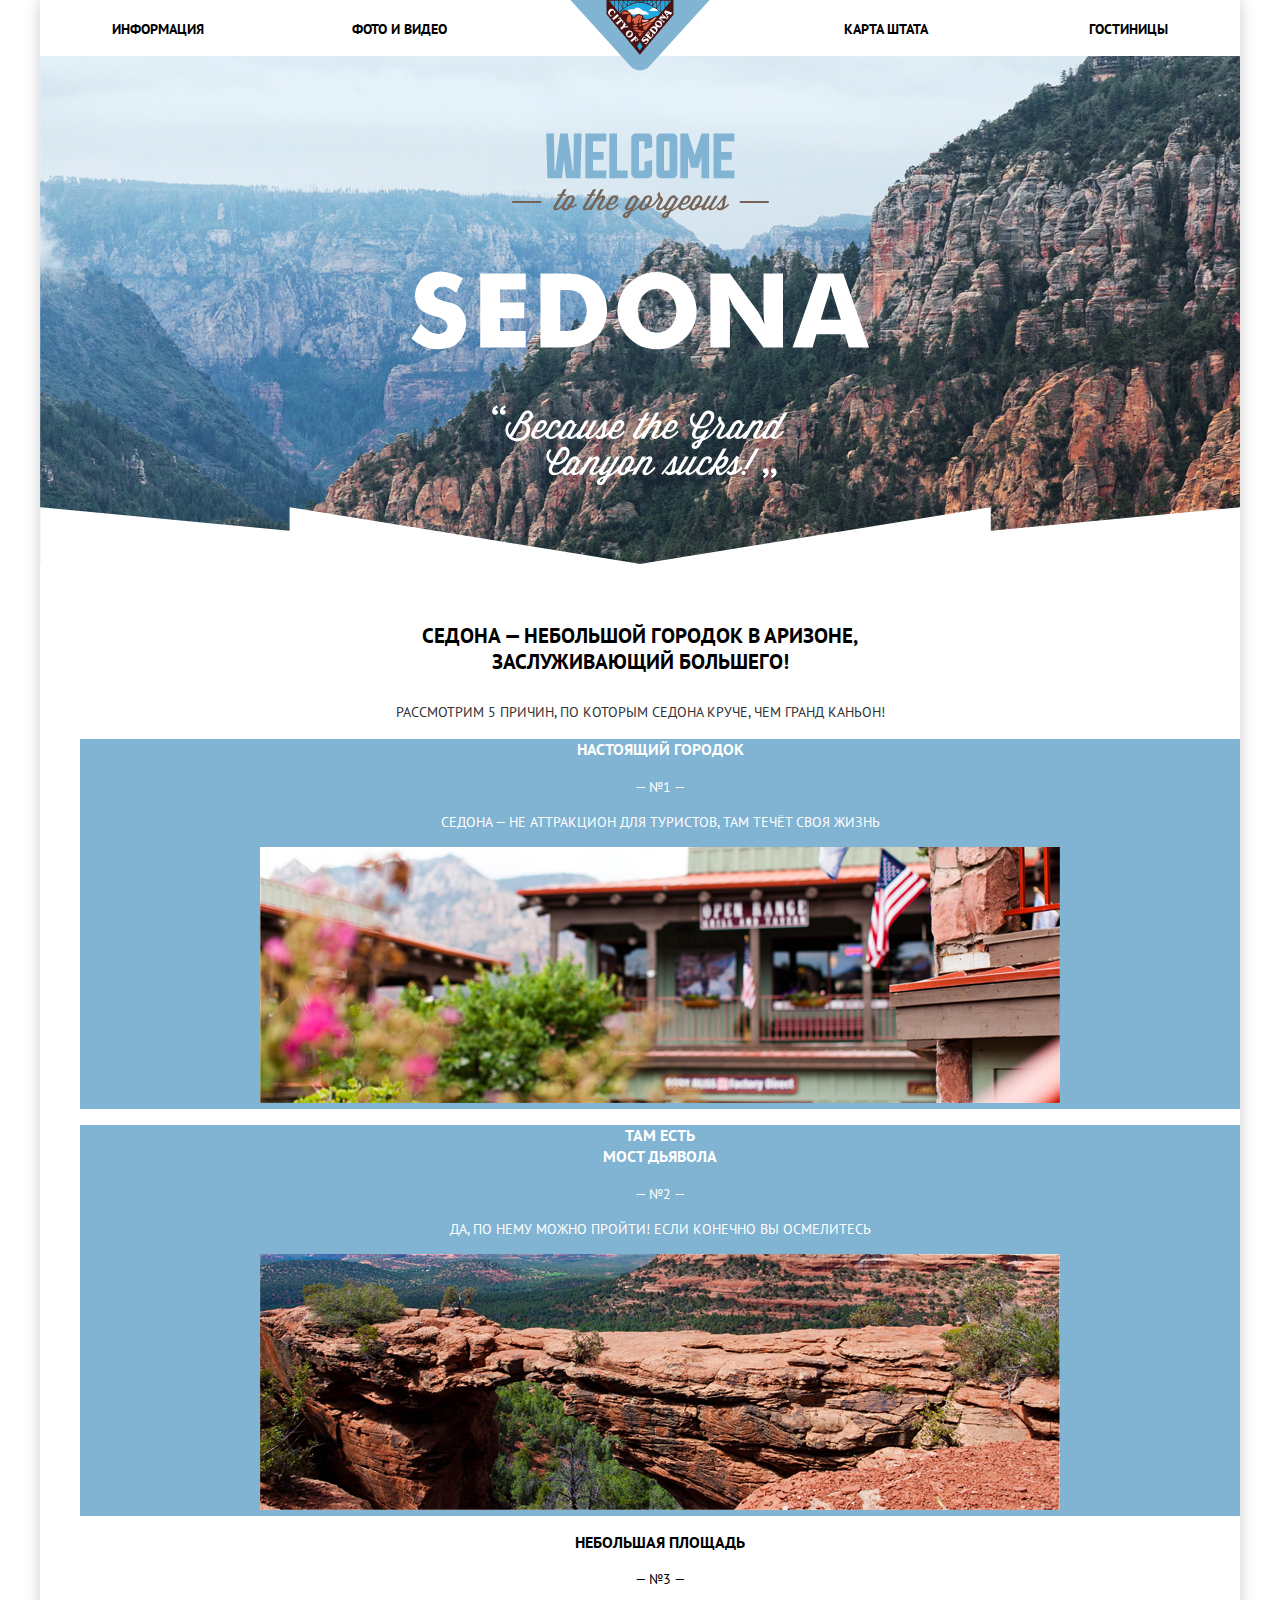
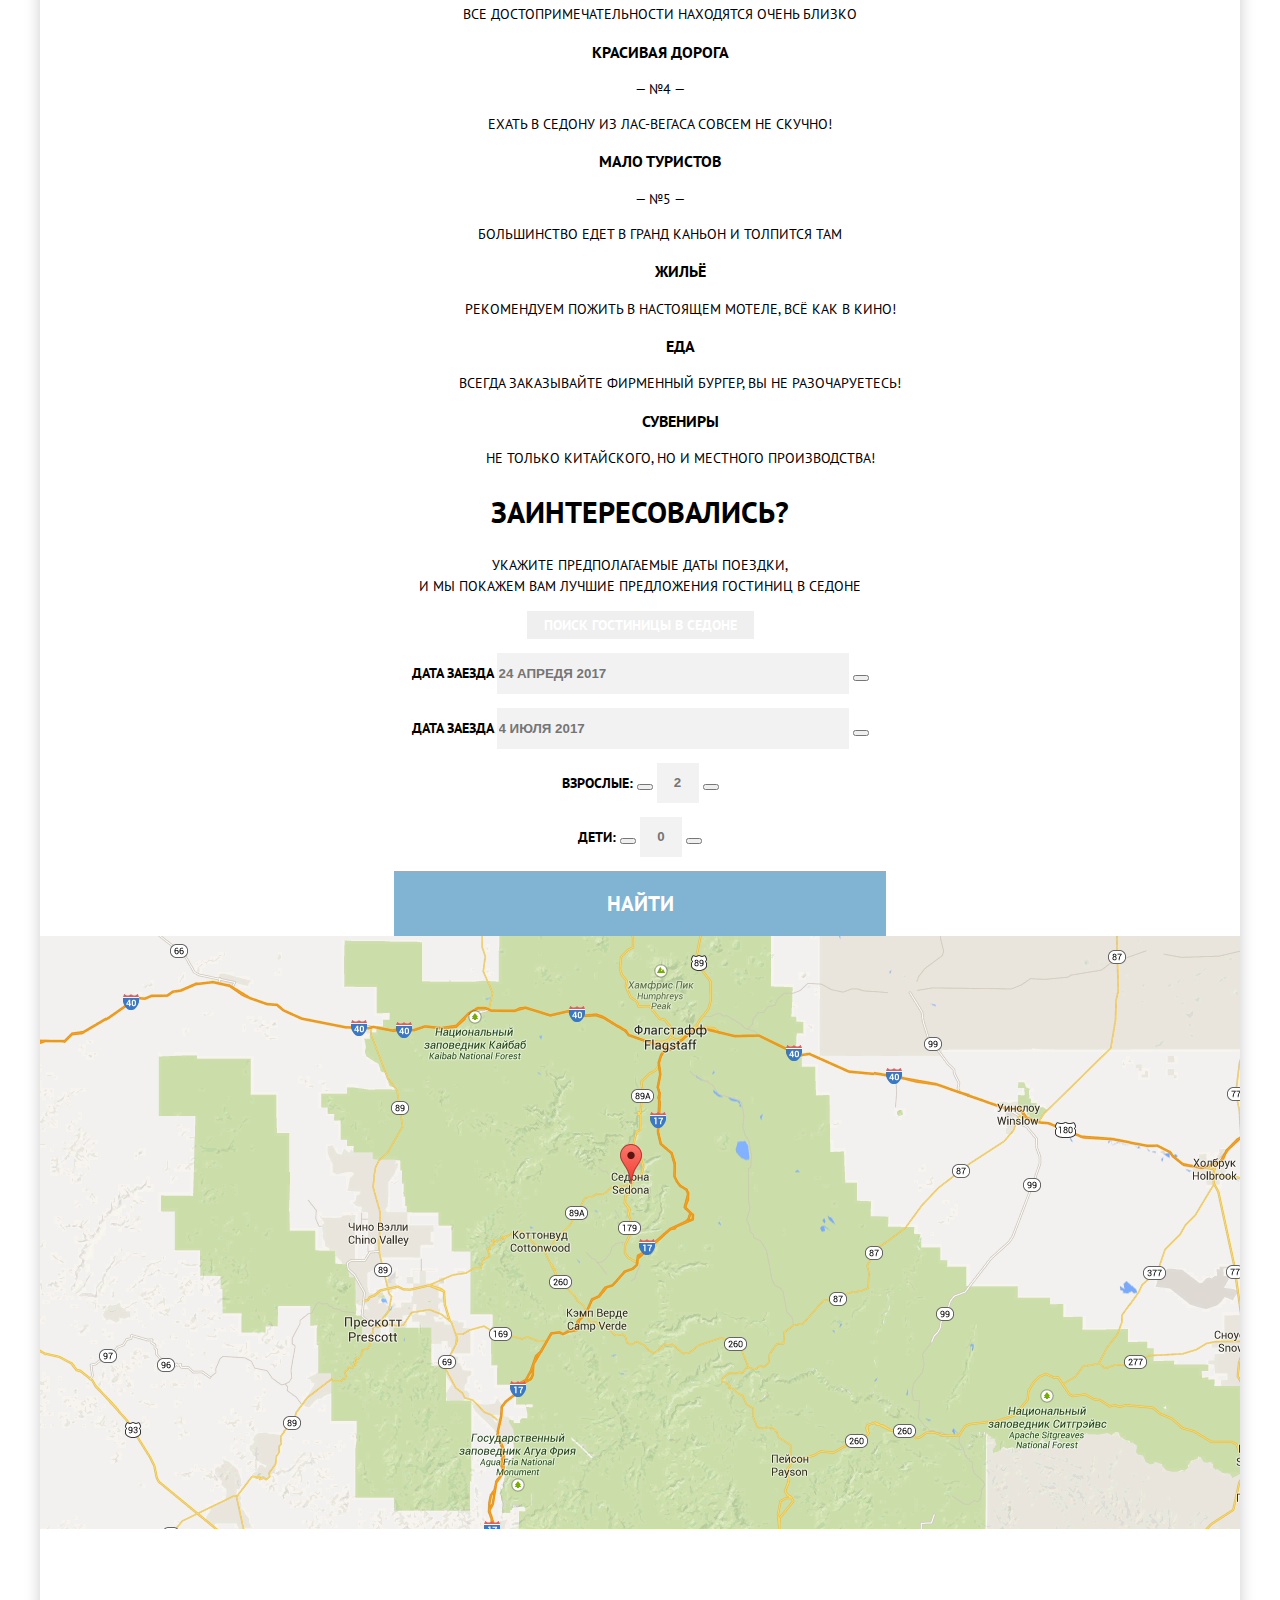
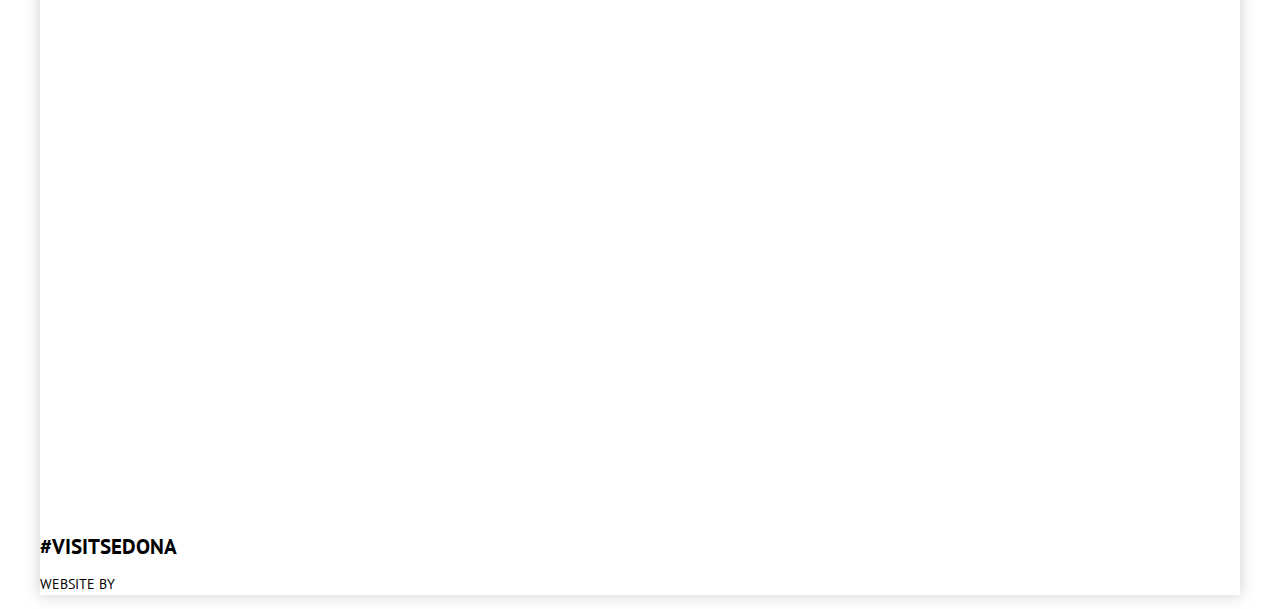
==== index.html @ dff11b8e "отстелизовал мэйн нав и greetings" ====
<!DOCTYPE html>
<html lang="ru">
  <head>
    <meta charset="utf-8">
    <title>HTML Academy: Седона</title>
    <link href="https://fonts.googleapis.com/css2?family=PT+Sans:wght@400;700&display=swap" rel="stylesheet">
    <link href="css/style-min.css" rel="stylesheet">
  </head>
  <body class="main-page">
    <!--  Шапка  -->
    <header class="main-header container">
      <img class="logo" src="svg/logo-sedona.svg" width="140" height="72" alt="Логотип сайта «Седона».">

      <nav class="main-navigation">
        <ul>
          <li><a href="">Информация</a></li>
          <li><a href="">Фото и видео</a></li>
          <li><a href="#map-of-arizona">Карта штата</a></li>
          <li><a href="hotels.html">Гостиницы</a></li>
        </ul>
      </nav>
    </header>

    <main>
      <!--  Седона: приветствие  -->
      <section class="greetings">
        <div class="welcome">
          <h1 class="visually-hidden">Город Седона для туристов!</h1>
          <img src="img/welcome.svg" width="459" height="353" alt="Welcome to the gorgeous Sedona «Because the Grand Canyon sucks!»">
          <p class="visually-hidden">Welcome to the gorgeous Sedona «Because the Grand Canyon sucks!»</p>
        </div>
        <p>Седона — небольшой городок в Аризоне,<br>заслуживающий большего!</p>
      </section>

      <!--  Причины  -->
      <section class="advantages">
        <h2>Рассмотрим 5 причин, по которым Седона круче, чем гранд каньон!</h2>

        <ol class="advantages-list">

          <li class="advantages-item advantages-photo">
            <div class="advantages-item-wrapper">
              <h3>Настоящий городок</h3>
              <span>— №1 —</span>
              <p>Седона — не аттракцион для туристов, там&nbsp;течёт своя жизнь</p>
            </div>
            <img src="img/sedona-town.jpg" width="800" height="256" alt="Фотография городка.">
          </li>
          <li class="advantages-item advantages-photo advantages-photo-reversed">
            <div class="advantages-item-wrapper">
              <h3>Там есть<br> Мост дьявола</h3>
              <span>— №2 —</span>
              <p>Да, по нему можно пройти! Если конечно вы осмелитесь</p>
            </div>
            <img src="img/sedona-bridge.jpg" width="800" height="256" alt="Фотография Моста дьявола.">
          </li>
          <li class="advantages-item-wrapper advantages-item">
              <h3>Небольшая площадь</h3>
              <span>— №3 —</span>
              <p>Все достопримечательности находятся&nbsp;очень близко</p>
          </li>
          <li class="advantages-item-wrapper advantages-item">
              <h3>Красивая дорога</h3>
              <span>— №4 —</span>
              <p>Ехать в Седону из Лас-Вегаса совсем не&nbsp;скучно!</p>
          </li>
          <li class="advantages-item-wrapper advantages-item">
              <h3>Мало туристов</h3>
              <span>— №5 —</span>
              <p>Большинство едет в гранд каньон и&nbsp;толпится там</p>
          </li>

          <li class="features">
            <!--  Особенности  -->
            <h2 class="visually-hidden">Особенности Седоны</h2>

            <ul class="features-list">
              <li class="advantages-item-wrapper features-item feature-house">
                <h3>Жильё</h3>
                <p>Рекомендуем пожить в настоящем мотеле, всё как в кино!</p>
              </li>
              <li class="advantages-item-wrapper features-item feature-food">
                <h3>Еда</h3>
                <p>Всегда заказывайте фирменный бургер, вы не разочаруетесь!</p>
              </li>
              <li class="advantages-item-wrapper features-item feature-gift">
                <h3>Сувениры</h3>
                <p>Не только китайского, но и местного производства!</p>
              </li>
            </ul>
          </li>
        </ol>
      </section>

      <!-- Поиск гостиницы -->
      <section class="hotel-search">
        <h2>Заинтересовались?</h2>
        <p>Укажите предполагаемые даты поездки,<br> и мы покажем вам лучшие предложения гостиниц в седоне</p>
        <button class="button button-show-modal" type="button"> Поиск гостиницы в Седоне</button>
      <!-- Окно поиска гостиницы -->
        <section class="modal-serch">
          <h3 class="visually-hidden"> Поиск гостинниы в Седоне</h3>
          <form class="modal-serch-form" action="#" method="get">
            <p class="search-form-item">
              <label for="arrival-date">Дата заезда</label>
              <input id="arrival-date" type="text" name="arrival-date" value="" placeholder="24 апредя 2017"
              pattern="[0-9]{1,2} [А-Яа-я]{3,9} [0-9]{4}" title="поле для ввода даты заезда">
              <button class="button-calendar" type="button">
                <span class="visually-hidden">Открыть календарь</span>
              </button>
            </p>
            <p class="search-form-item">
              <label for="date-of-departure">Дата заезда</label>
              <input id="date-of-departure" type="text" name="date-of-departure" value="" placeholder="4 июля 2017"
              pattern="[0-9]{1,2} [А-Яа-я]{3,9} [0-9]{4}" title="поле для ввода даты выезда">
              <button class="button-calendar" type="button">
                <span class="visually-hidden">Открыть календарь</span>
              </button>
            </p>
            <p class="search-form-item number-item">
              <label for="adults-count">Взрослые:</label>
              <span class="peaple-amount">
                <button class="button-minus" type="button">
                  <span class="visually-hidden">Уменьшить число взрослых</span>
                </button>
                <input id="adults-count" type="text" name="adults-count" value="" placeholder="2" pattern="[1-9]{1,}" title="число взрослых">
                <button class="button-plus" type="button">
                  <span class="visually-hidden">Увеличить число взрослых</span>
                </button>
              </span>
            </p>
            <p class="search-form-item number-item">
              <label for="children-count">Дети:</label>
              <span class="peaple-amount">
                <button class="button-minus" type="button">
                  <span class="visually-hidden">Уменьшить число детей</span>
                </button>
                <input id="adults-count" type="text" name="adults-count" value="" placeholder="0" pattern="[1-9]{1,}" title="число детей">
                <button class="button-plus" type="button">
                  <span class="visually-hidden">Увеличить число детей</span>
                </button>
              </span>
            </p>
            <button class="button button-blue button-search" type="submit">Найти</button>
          </form>
        </section>
      </section>
      <!-- Карта сайта -->
      <section class="map" id="map-of-arizona">
        <h2 class="visually-hidden"> Карта штата Аризона,США</h2>
        <img src="img/map-preload.png" width="1200" height="593" alt="Карта штата Аризона, США.">
        <iframe src="https://www.google.com/maps/embed?pb=!1m14!1m8!1m3!1d567185.0505102321!2d-112.21552183115146!3d34.908580631572256!3m2!1i1024!2i768!4f13.1!3m3!1m2!1s0x872da132f942b00d%3A0x5548c523fa6c8efd!2z0KHQtdC00L7QvdCwLCDQkNGA0LjQt9C-0L3QsCA4NjMzNiwg0KHQqNCQ!5e0!3m2!1sru!2sru"
        width="1200" height="593" style="border:0;" allowfullscreen="" aria-label="Интерактивная карта штата Аризона, США." tabindex="-1"></iframe>
      </section>
    </main>

    <!-- Подвал -->
    <footer class="main-footer footer-main-page">
      <a class="instagram" href="#" target="_blank" aria-label="Седона в Инстргарм">#visitSEDONA</a>
      <ul class="footer-cocial">
        <li>
          <a class="social-btn button-blue social-tw" href="" target="_blank">
            <span class="visually-hidden">Седона в Твиттере.</span>
          </a>
        </li>
        <li>
          <a class="social-btn button-blue social-fb" href="" target="_blank">
            <span class="visually-hidden">Седона в Фейсбуке.</span>
          </a>
        </li>
        <li>
          <a class="social-btn button-blue social-yt" href="" target="_blank">
            <span class="visually-hidden">Седона на Ютубе.</span>
          </a>
        </li>
      </ul>

      <p class="copyright">
        Website by
        <a class="copyright-logo" href="https://htmlacademy.ru/intensive/htmlcss" target="_blank">
          <span class="visually-hidden">HTML Academy</span>
        </a>
      </p>
    </footer>
    <script src="http://localhost:35729/livereload.js"></script>
  </body>
</html>
---- css/style-min.css ----
.html {
    box-sizing: border-box;
    background-color: #f2f2f2;
}

*, ::after, ::before {

    box-sizing: inherit;
}

body{
  width: 1200px;
  margin: 0 auto;
  padding: 0;
  font-family: "PT Sans",Arial,sans-serif;
  font-size: 14px;
  line-height: 21px;
  font-weight: 400;
  color: #000;
  text-transform: uppercase;
  background-color: #fff;
  -webkit-box-shadow: 0 0 15px rgba(0,0,0,.2);
  box-shadow: 0 0 15px rgba(0,0,0,.2);

}

.visually-hidden {
  position: absolute;
  width: 1px;
  height: 1px;
  margin: -1px;
  border: 0;
  padding: 0;
  clip: rect(0 0 0 0);
  overflow: hidden;
}

a {
  text-decoration: none;
}

li {
 list-style: none;
}

.container  {
  width: 1056px;
  margin: 0 auto;
  min-height: 58px;
  padding: 0;
}

.main-header {
  position: relative;
  text-align: center;

}

.logo, .logo img{
    z-index: 10;
    width: 140px;
    height: 72px;
    margin-top: -1px;
}

img {
  max-width: 100%;
}


.main-navigation{
  font-size: 14px;
  line-height: 26px;
  font-weight: 700;
  text-align: center;

}

.main-navigation ul{
  display: flex;
  flex-wrap: wrap;
  justify-content: space-between;
  align-items: center;
  min-height: 57px;
  margin: -77px 0 16px;
  padding: 0;
  list-style: none;
}
.main-navigation ul::before {
  content: "";
  width: 0;
  height: 57px;
  border: 0;
  margin: 0 -46px 0 0;
  padding: 0;
  clip: rect(0 0 0 0);
  overflow: hidden;
}

.main-navigation li:nth-child(4n-2) {
  margin-right: 140px;
  }

.main-navigation li:nth-child(4n), .main-navigation li:nth-child(4n-1) {
  text-align: right;

}



.main-navigation li{
    width: 195px;
    margin: 0;
    padding-top: 3px;
    padding-bottom: 3px;
    text-align: left;
}

.main-navigation a {
  color: #000000;
  font-weight: 700;
}


.main-navigation a:hover{
  color: #81b3d2;
}

.main-navigation a:active{
  color: rgba(0, 0, 0, 0.5);
}

.greetings {
  background-image: url("../img/photo-background.jpg");
  margin-top: -2px;
  padding: 0px;
  z-index: -1;
  background-position: 0px -56px;


}

.welcome img {
    width: 459px;
    height: 353px;
    margin: auto;
}

.advantages{
  text-align: center;

}



.greetings p {
  margin: 60px 240px 0;
  font-size: 21px;
  line-height: 26px;
  font-weight: 700;
  text-align: center;
  margin-bottom: 27px;

}

.welcome {
  height: 507px;
  display: flex;


}

.advantages h2 {
  font-size: 14px;
  line-height: 21px;
  font-weight: normal;
  color: #333333;
}

.advantages ol {
  list-style: none;
}

.advantages ul{
  list-style: none;
}

.advantages-item:first-child,
.advantages-item:nth-child(2){
  background-color: #81b3d2;
  color: white;
}

.hotel-search h2 {
  font-size: 30px;
  line-height: 36px;
}

.hotel-search {
  background-color: white;
  text-align: center;
}




.button {
  display: inline-block;
  padding: 4px 17px 3px;
  font: inherit;
  font-weight: 700;
  text-align: center;
  color: #fff;
  text-transform: uppercase;
  border: 0;
  outline: 0;


}

}

.button-show-modal{
  background-color: #766357;
  color: #ffffff;
  width: 568px;
  height: 86px;
  font-size: 21px;
  line-height: 26px;

}

.button-show-modal:hover{
  background-color: #604e43;
}

.button-show-modal:active{
  background-color: #503e33;
  color: rgba(255, 255, 255, 0.5);
}

.button-blue{
  background-color: #81b3d2;
  color: #ffffff;

}

.button-blue:hover{
  background-color: #669ec0;
  color: #ffffff;
}

.button-blue:active{
  background-color: #81b3d2;
  color: rgba(255, 255, 255, 0.5);
}

.button-search {
  width: 458px;
  height: 58px;
  font-size: 21px;
  line-height: 26px;
}

.modal-serch-form{
  text-transform: uppercase;
  font-weight: 700;
}

input[type='text']{
  background-color: #f2f2f2;
  color: #000000;
  border: none;
  width: 348px;
  height: 39px;
  text-transform: inherit;
  font-weight: 700;
  line-height: auto;
}

input[type='text']:hover{
  background-color: #ebebeb;
}

input[type='text']:focus{
  background-color: #ffffff;
  outline: 2px solid  #ebebeb;
}

.number-item input[type='text'] {
  width: 38px;
  height: 38px;
  text-align: center;
}

.instagram{
  font-size: 21px;
  line-height: 26px;
  font-weight: 700;
  color: #000000;
}

.instagram:hover{
  color: #81b3d2;
}

.instagram:active {
  color:  rgba(0, 0, 0, 0.5);
}

.social-btn {
  background-color: #81b3d2;
  color: #ffffff;
  width: 46px;
  height: 48px;
}

}

.social-btn:hover{

}

.social-btn:active{

}

.search-filter{
  text-align: center;
}

.search-form {
  background-image: url("../img/background-filter.png");
  background-repeat: no-repeat;
  background-position: center top;
}

.search-form fieldset{
  border: none;
}

.filter-interstructure legend,
.filter-lodgin legend,
.filter-price legend{
  font-family: inherit;
  font-size: 16px;
  line-height: 21px;
  color: #ffffff;
  font-weight: 700;
}

.search-form li {
  list-style: none;
}

.search-form label{
  font-size: 14px;
  line-height: 21px;
  color: #ffffff;
}

.search-form [value]{
  font-size: 14px;
  line-height: 21px;
  color: #ffffff;
  font-weight: normal;
}

.search-form input:focus,
.search-form input:hover,
.search-form input{
  background-color: transparent;
  outline: none;
  border: 2px solid #ffffff;
  border-radius: 2px;

}


.filter-button {
  background-color: transparent;
  color: #ffffff;
  border-radius: 2px;
  border: 2px solid #ffffff;
  width: 139px;
  height: 36px;
  font-size: inherit;
  text-transform: uppercase;
}


.filter-button:hover {
  background-color: #ffffff;
  color: #000000;
}

.button-brown{
  background-color:#766357;
}

.button-brown:hover{
  background-color: #604e43;
}

.button-brown:active{
  background-color: #503e33;
  color: #928a85;
}

.hotel-title {
  font-size: 21px;
  line-height: 26px;
  font-weight: 700;
  color: #000000;
}

.hotel-title:hover{
  color: #81b3d2;
}

.hotel-title:active {
  color:  rgba(0, 0, 0, 0.5);
}

.sort-from fieldset{
  border: none;
}
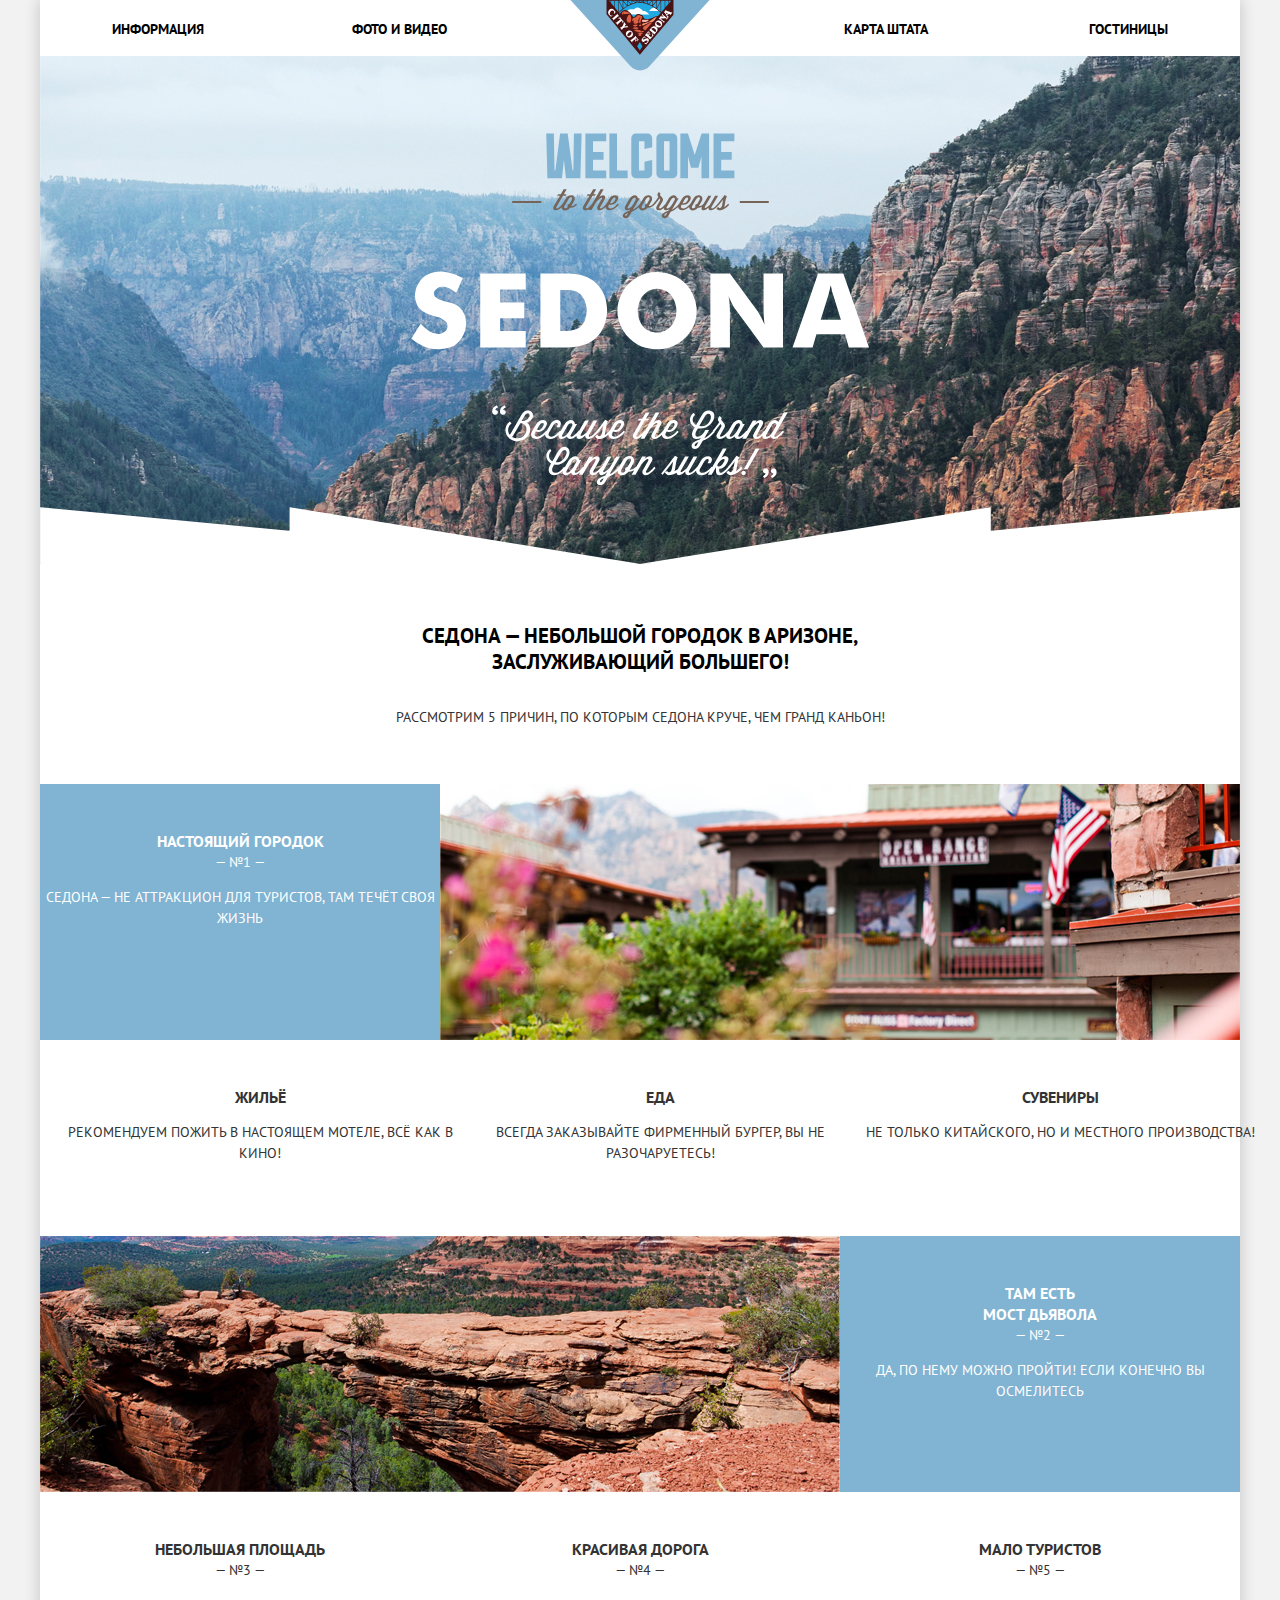
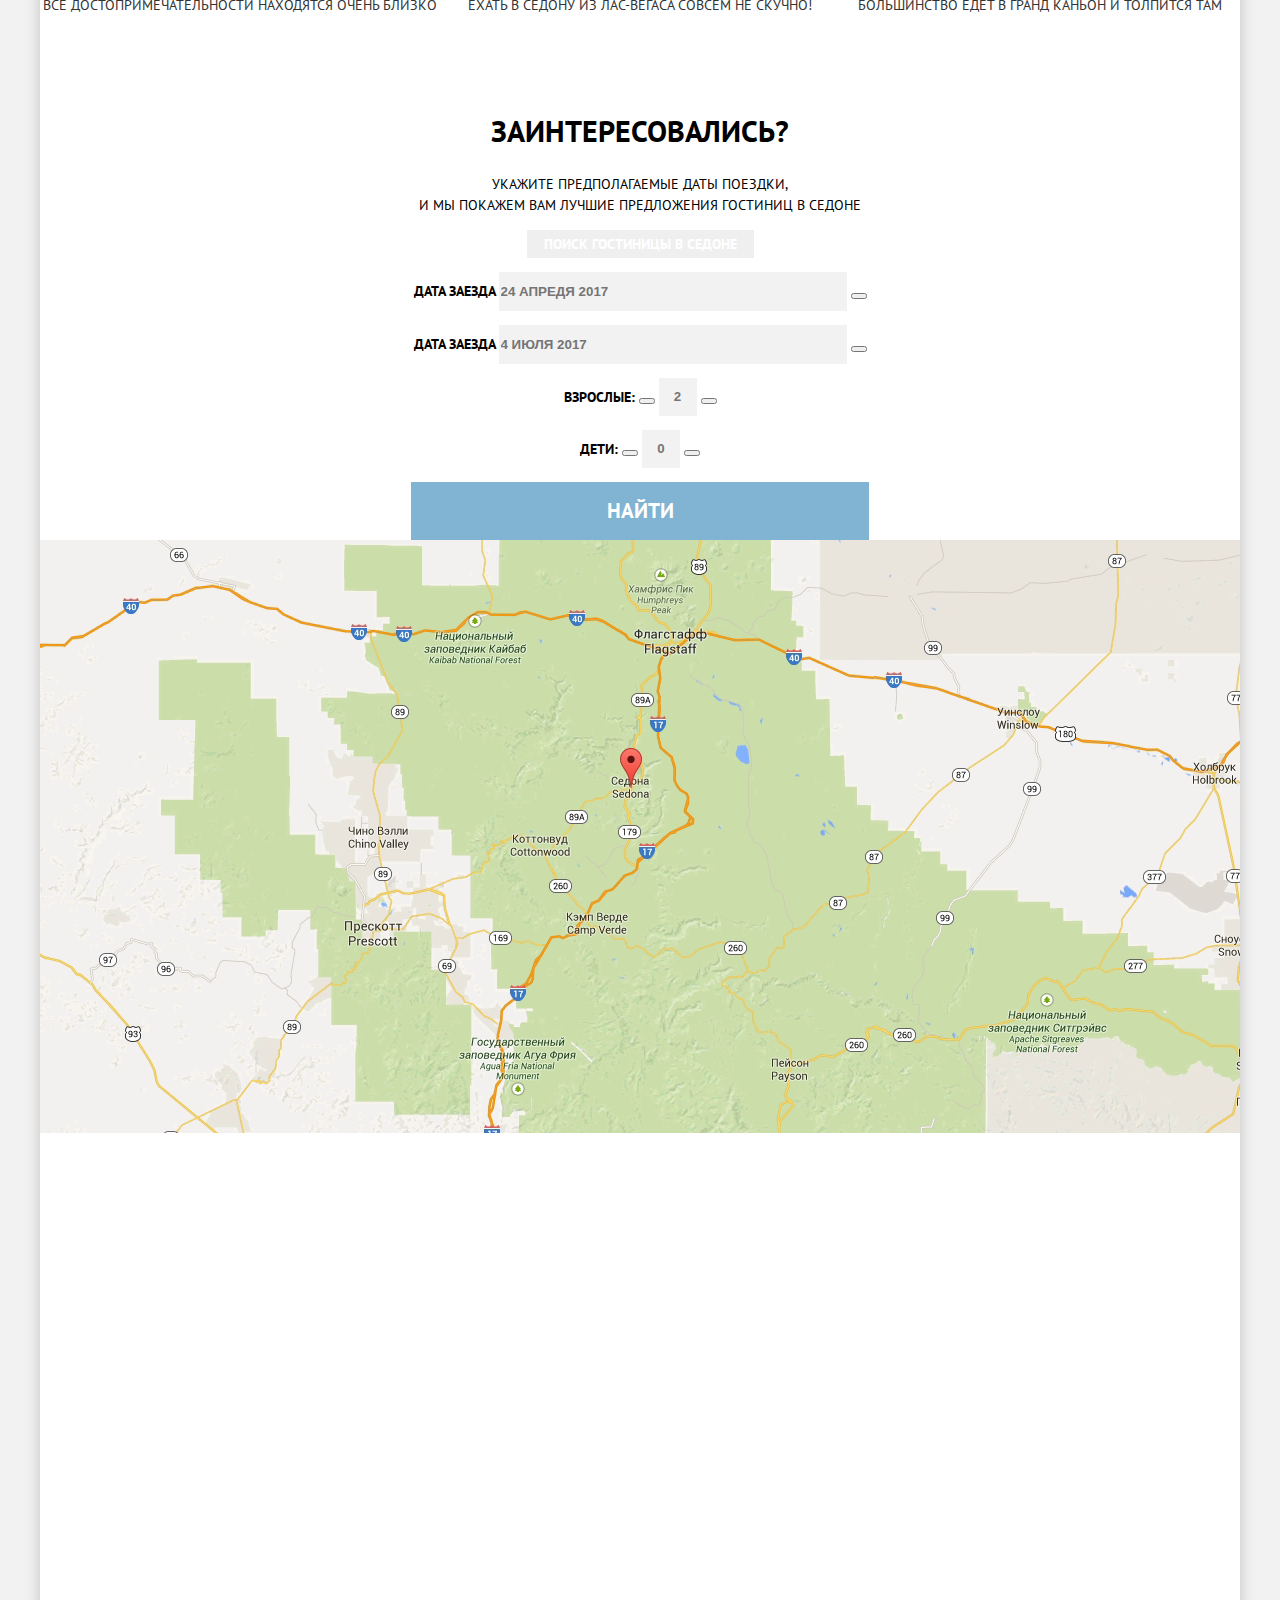
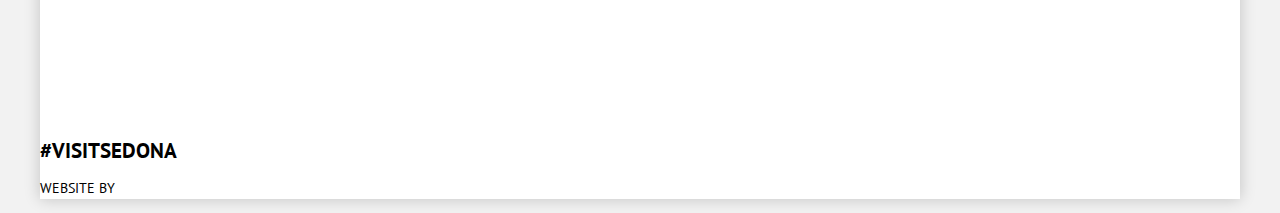
==== commit 0f92cf2d: "войня с флексами, победа над order" ====
--- a/index.html
+++ b/index.html
@@ -37,6 +37,25 @@
         <h2>Рассмотрим 5 причин, по которым Седона круче, чем гранд каньон!</h2>
 
         <ol class="advantages-list">
+          <li class="features">
+            <!--  Особенности  -->
+            <h2 class="visually-hidden">Особенности Седоны</h2>
+
+            <ul class="features-list">
+              <li class="advantages-item-wrapper features-item feature-house">
+                <h3>Жильё</h3>
+                <p>Рекомендуем пожить в настоящем мотеле, всё как в кино!</p>
+              </li>
+              <li class="advantages-item-wrapper features-item feature-food">
+                <h3>Еда</h3>
+                <p>Всегда заказывайте фирменный бургер, вы не разочаруетесь!</p>
+              </li>
+              <li class="advantages-item-wrapper features-item feature-gift">
+                <h3>Сувениры</h3>
+                <p>Не только китайского, но и местного производства!</p>
+              </li>
+            </ul>
+          </li>
 
           <li class="advantages-item advantages-photo">
             <div class="advantages-item-wrapper">
@@ -70,25 +89,7 @@
               <p>Большинство едет в гранд каньон и&nbsp;толпится там</p>
           </li>
 
-          <li class="features">
-            <!--  Особенности  -->
-            <h2 class="visually-hidden">Особенности Седоны</h2>
 
-            <ul class="features-list">
-              <li class="advantages-item-wrapper features-item feature-house">
-                <h3>Жильё</h3>
-                <p>Рекомендуем пожить в настоящем мотеле, всё как в кино!</p>
-              </li>
-              <li class="advantages-item-wrapper features-item feature-food">
-                <h3>Еда</h3>
-                <p>Всегда заказывайте фирменный бургер, вы не разочаруетесь!</p>
-              </li>
-              <li class="advantages-item-wrapper features-item feature-gift">
-                <h3>Сувениры</h3>
-                <p>Не только китайского, но и местного производства!</p>
-              </li>
-            </ul>
-          </li>
         </ol>
       </section>
 
--- a/css/style-min.css
+++ b/css/style-min.css
@@ -1,4 +1,4 @@
-.html {
+html {
     box-sizing: border-box;
     background-color: #f2f2f2;
 }
@@ -136,6 +136,7 @@
   padding: 0px;
   z-index: -1;
   background-position: 0px -56px;
+  margin-bottom: 32px;
 
 
 }
@@ -146,12 +147,6 @@
     margin: auto;
 }
 
-.advantages{
-  text-align: center;
-
-}
-
-
 
 .greetings p {
   margin: 60px 240px 0;
@@ -159,7 +154,7 @@
   line-height: 26px;
   font-weight: 700;
   text-align: center;
-  margin-bottom: 27px;
+
 
 }
 
@@ -167,6 +162,13 @@
   height: 507px;
   display: flex;
 
+
+}
+
+.advantages{
+  text-align: center;
+  position: relative;
+  z-index: 10;
 
 }
 
@@ -175,18 +177,67 @@
   line-height: 21px;
   font-weight: normal;
   color: #333333;
-}
-
-.advantages ol {
+  margin-bottom: 56px;
+  text-align: center;
+}
+
+.advantages-list {
   list-style: none;
-}
+  padding: 0;
+  display: flex;
+  justify-content: center;
+  margin: 51px 0 0;
+  flex-wrap: wrap;
+}
+
+.features-list{
+  display: flex;
+}
+
+
+
 
 .advantages ul{
   list-style: none;
-}
-
-.advantages-item:first-child,
+
+}
+
+.advantages-item-wrapper {
+  width: 400px;
+  padding-top: 47px;
+  padding-bottom: 58px;
+  font: inherit;
+  color: #333;
+  text-align: center;
+
+
+}
+
+
+
+.advantages-item.advantages-photo {
+  display: flex;
+
+}
+
+.advantages-photo h3, .advantages-photo p, .advantages-photo span {
+  color: #fff;
+}
+
 .advantages-item:nth-child(2){
+  order: -1;
+}
+
+.advantages-photo-reversed {
+  flex-direction: row-reverse;
+}
+
+.advantages-item-wrapper h3{
+  margin: 0px;
+  padding: 0px;
+}
+
+.advantages-photo{
   background-color: #81b3d2;
   color: white;
 }
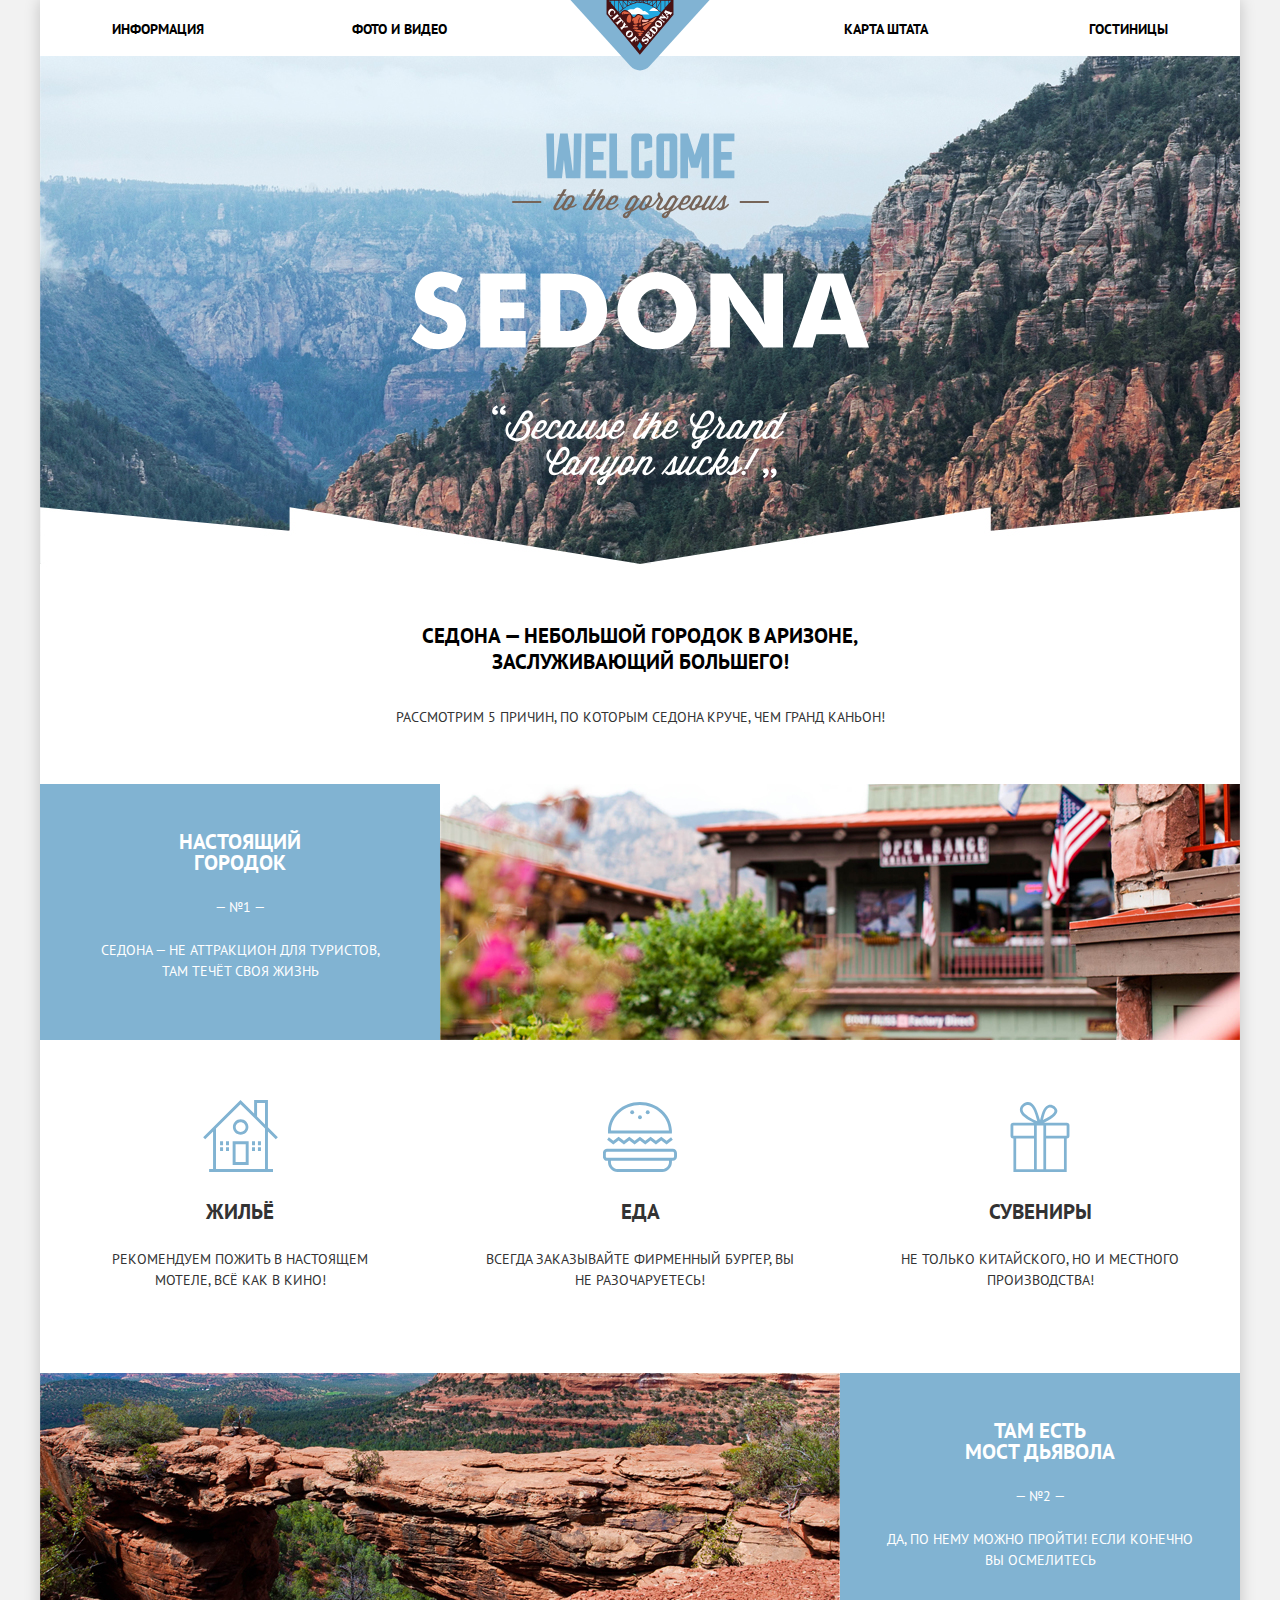
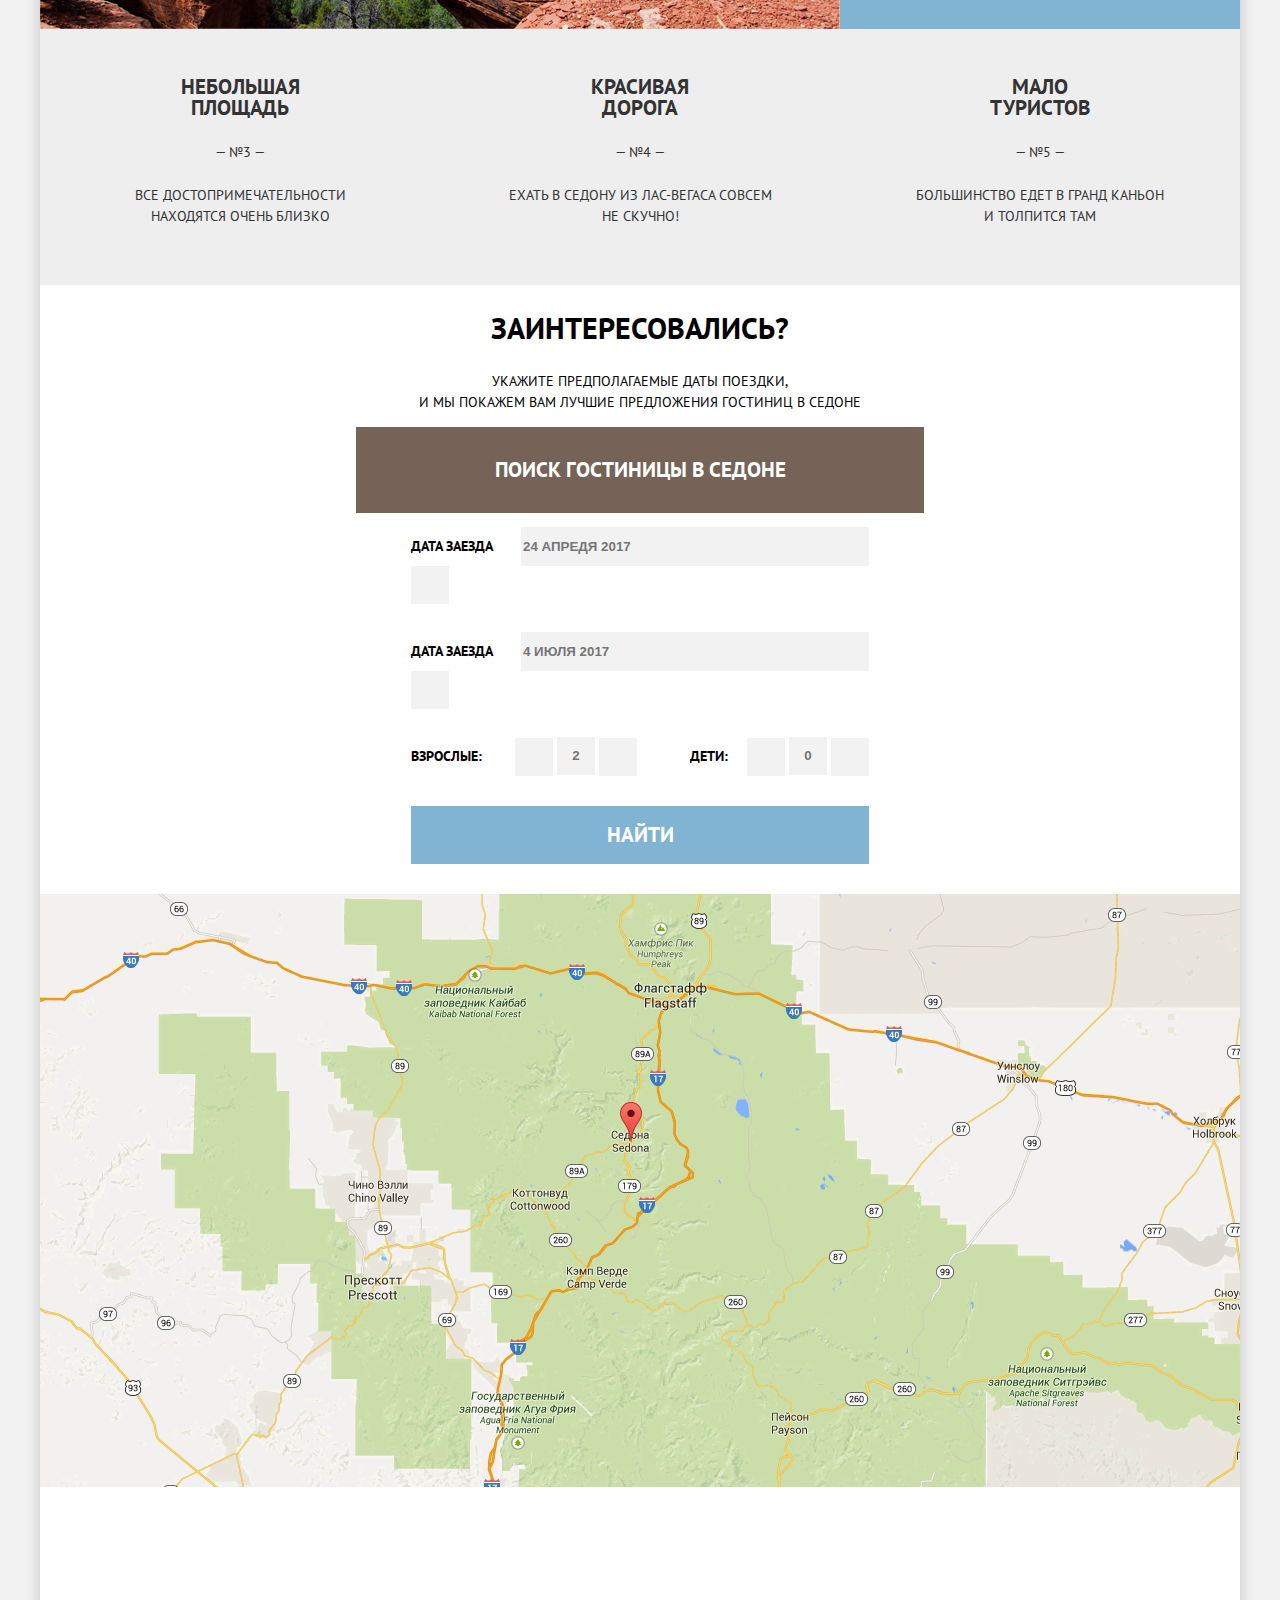
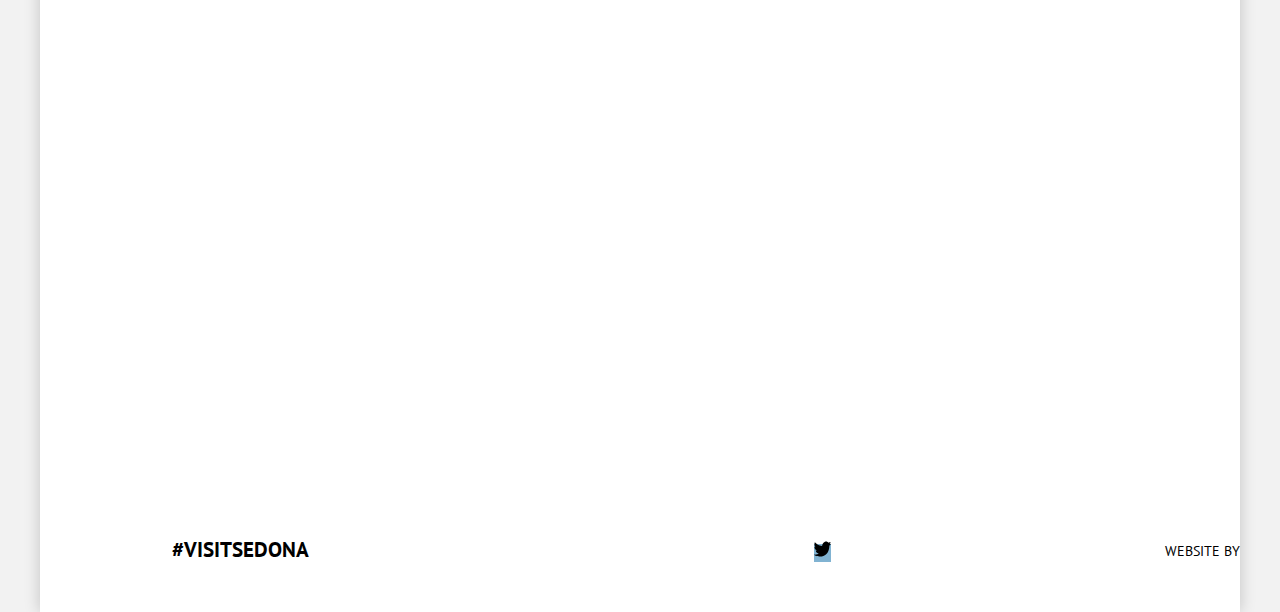
==== commit 80a1d707: "перешел к футеру" ====
--- a/index.html
+++ b/index.html
@@ -162,6 +162,18 @@
         <li>
           <a class="social-btn button-blue social-tw" href="" target="_blank">
             <span class="visually-hidden">Седона в Твиттере.</span>
+            <svg xmlns="http://www.w3.org/2000/svg" xmlns:xlink="http://www.w3.org/1999/xlink" x="0px" y="0px" width="17px" height="18px" viewBox="0 0 17 15" preserveAspectRatio="xMidYMid" enable-background="new 0 0 17 15" xml:space="preserve">
+              <g id="W6EeEF_1_">
+                <g>
+		              <path d="M10.95,0.144c1.685-0.496,2.984,0.27,3.577,1.179c0.673-0.231,1.331-0.481,2.011-0.708
+			              c-0.004,0.861-0.522,1.513-0.857,1.768c0.685,0.17,1.304-0.491,1.304-0.491c-0.169,1-1.006,1.788-1.563,2.024
+			              c-0.231,6.75-3.175,11.217-10.077,11.082c-0.522,0,0.075,0-0.446,0c-0.41,0-4.164-0.46-4.898-1.887
+			              c2.271,0.196,3.893-0.422,4.693-1.177c-0.96-0.3-2.679-0.477-2.979-2.95C2.064,9.09,2.279,9.212,2.905,9.103
+			              C1.705,8.247,0.374,7.53,0.448,5.33c0.285,0.328,1.067,0.536,1.34,0.472c-0.703-0.241-1.97-3.36-0.894-4.952
+			              c1.818,1.854,3.735,3.606,7.152,3.773C8.254,2.33,9.183,0.793,10.95,0.144z"></path>
+	              </g>
+              </g>
+            </svg>
           </a>
         </li>
         <li>
--- a/css/style-min.css
+++ b/css/style-min.css
@@ -181,6 +181,14 @@
   text-align: center;
 }
 
+.advantages h3{
+  font-size: bold;
+  font-size: 21px;
+  line-height: 21px;
+
+
+}
+
 .advantages-list {
   list-style: none;
   padding: 0;
@@ -190,12 +198,42 @@
   flex-wrap: wrap;
 }
 
+.features{
+  background-color: #f2f2f2;
+}
+
 .features-list{
   display: flex;
-}
-
-
-
+  padding: 0;
+}
+
+
+
+.feature-house {
+  background-image: url(../svg/icon-house.svg);
+  background-size: 75px 72px;
+  background-position: center 60px;
+  background-repeat: no-repeat;
+}
+
+.feature-food {
+  background-image: url(../svg/icon-food.svg);
+  background-size: 74px 70px;
+  background-position: center 62px;
+  background-repeat: no-repeat;
+}
+
+.feature-gift {
+  background-image: url(../svg/icon-gift.svg);
+  background-size: 74px 70px;
+  background-position: center 62px;
+  background-repeat: no-repeat;
+}
+
+
+.advantages{
+  background-color: inherit;
+}
 
 .advantages ul{
   list-style: none;
@@ -213,7 +251,15 @@
 
 }
 
-
+.features-item{
+  display: flex;
+  flex-direction: column;
+  align-items: center;
+  position: relative;
+  min-height: 330px;
+  padding-top: 161px;
+  padding-bottom: 82px;
+}
 
 .advantages-item.advantages-photo {
   display: flex;
@@ -233,13 +279,45 @@
 }
 
 .advantages-item-wrapper h3{
-  margin: 0px;
-  padding: 0px;
-}
+  width: 156px;
+  margin: 0 auto;
+  line-height: 21px;
+}
+
+.advantages-item-wrapper p, .advantages-item-wrapper span {
+  width: 310px;
+  margin: 0 auto;
+}
+
+.advantages-item-wrapper span {
+  display: block;
+  margin-top: 24px;
+}
+
+.advantages-item p{
+  margin-top: 22px;
+}
+
+
+.features-list{
+  background-color: #fff;
+}
+
+.advantages-item{
+  background-color: #eee;
+}
+
+.features-item p{
+  padding-top: 27px;
+}
+
 
 .advantages-photo{
   background-color: #81b3d2;
   color: white;
+  display: flex;
+  width: 1200px;
+  height: auto;
 }
 
 .hotel-search h2 {
@@ -251,7 +329,6 @@
   background-color: white;
   text-align: center;
 }
-
 
 
 
@@ -265,10 +342,6 @@
   text-transform: uppercase;
   border: 0;
   outline: 0;
-
-
-}
-
 }
 
 .button-show-modal{
@@ -281,6 +354,76 @@
 
 }
 
+.modal-serch-form, .search-form-item {
+  display: flex;
+  flex-wrap: wrap;
+  justify-content: space-between;
+  align-items: center;
+
+}
+
+.modal-search{
+  text-align: center;
+  box-shadow: 0 7px 15px rgba(0,0,0,.15);
+
+}
+
+.modal-serch-form{
+  flex-wrap: wrap;
+  width: 458px;
+  margin: 0 auto;
+
+}
+
+.hotel-search {
+  position: relative;
+  z-index: 5;
+  text-align: center;
+}
+
+.search-form-item.number-item {
+  width: 226px;
+  margin-bottom: 0;
+}
+
+.button-minus,
+.button-plus{
+  position: relative;
+}
+
+.button-minus,
+.button-plus,
+.button-calendar{
+
+  display: inline-block;
+  vertical-align: middle;
+  width: 38px;
+  height: 38px;
+  margin: 0;
+  padding: 0;
+  background-color: #f2f2f2;
+  border: 0;
+  outline: 0;
+  cursor: pointer;
+}
+
+.search-form-item label,
+.search-form-item label{
+  margin-right: 9px;
+}
+
+.search-form-item.number-item:last-of-type {
+  width: 179px;
+  margin-bottom: 0;
+}
+
+
+
+.button-search{
+  margin-top: 30px;
+  margin-bottom: 30px;
+}
+
 .button-show-modal:hover{
   background-color: #604e43;
 }
@@ -344,11 +487,31 @@
   text-align: center;
 }
 
+.main-footer{
+  display: flex;
+  min-height: 120px;
+  flex-wrap: wrap;
+  align-items: center;
+  justify-content: space-between;
+}
+
+.footer-main-page{
+
+
+
+}
+
 .instagram{
+  display: inline-block;
+  vertical-align: middle;
+  width: 400px;
+  margin: -3px 0 0;
+  text-align: center;
   font-size: 21px;
   line-height: 26px;
   font-weight: 700;
-  color: #000000;
+  color: #000;
+
 }
 
 .instagram:hover{
@@ -359,11 +522,21 @@
   color:  rgba(0, 0, 0, 0.5);
 }
 
+
+.footer-social{
+  display: inline-block;
+  vertical-align: middle;
+  width: 400px;
+}
+
 .social-btn {
   background-color: #81b3d2;
-  color: #ffffff;
+  position: relative;
+  height: 48px;
+  margin-top: 6px;
+  margin-bottom: 6px;
+  outline: 0;
   width: 46px;
-  height: 48px;
 }
 
 }
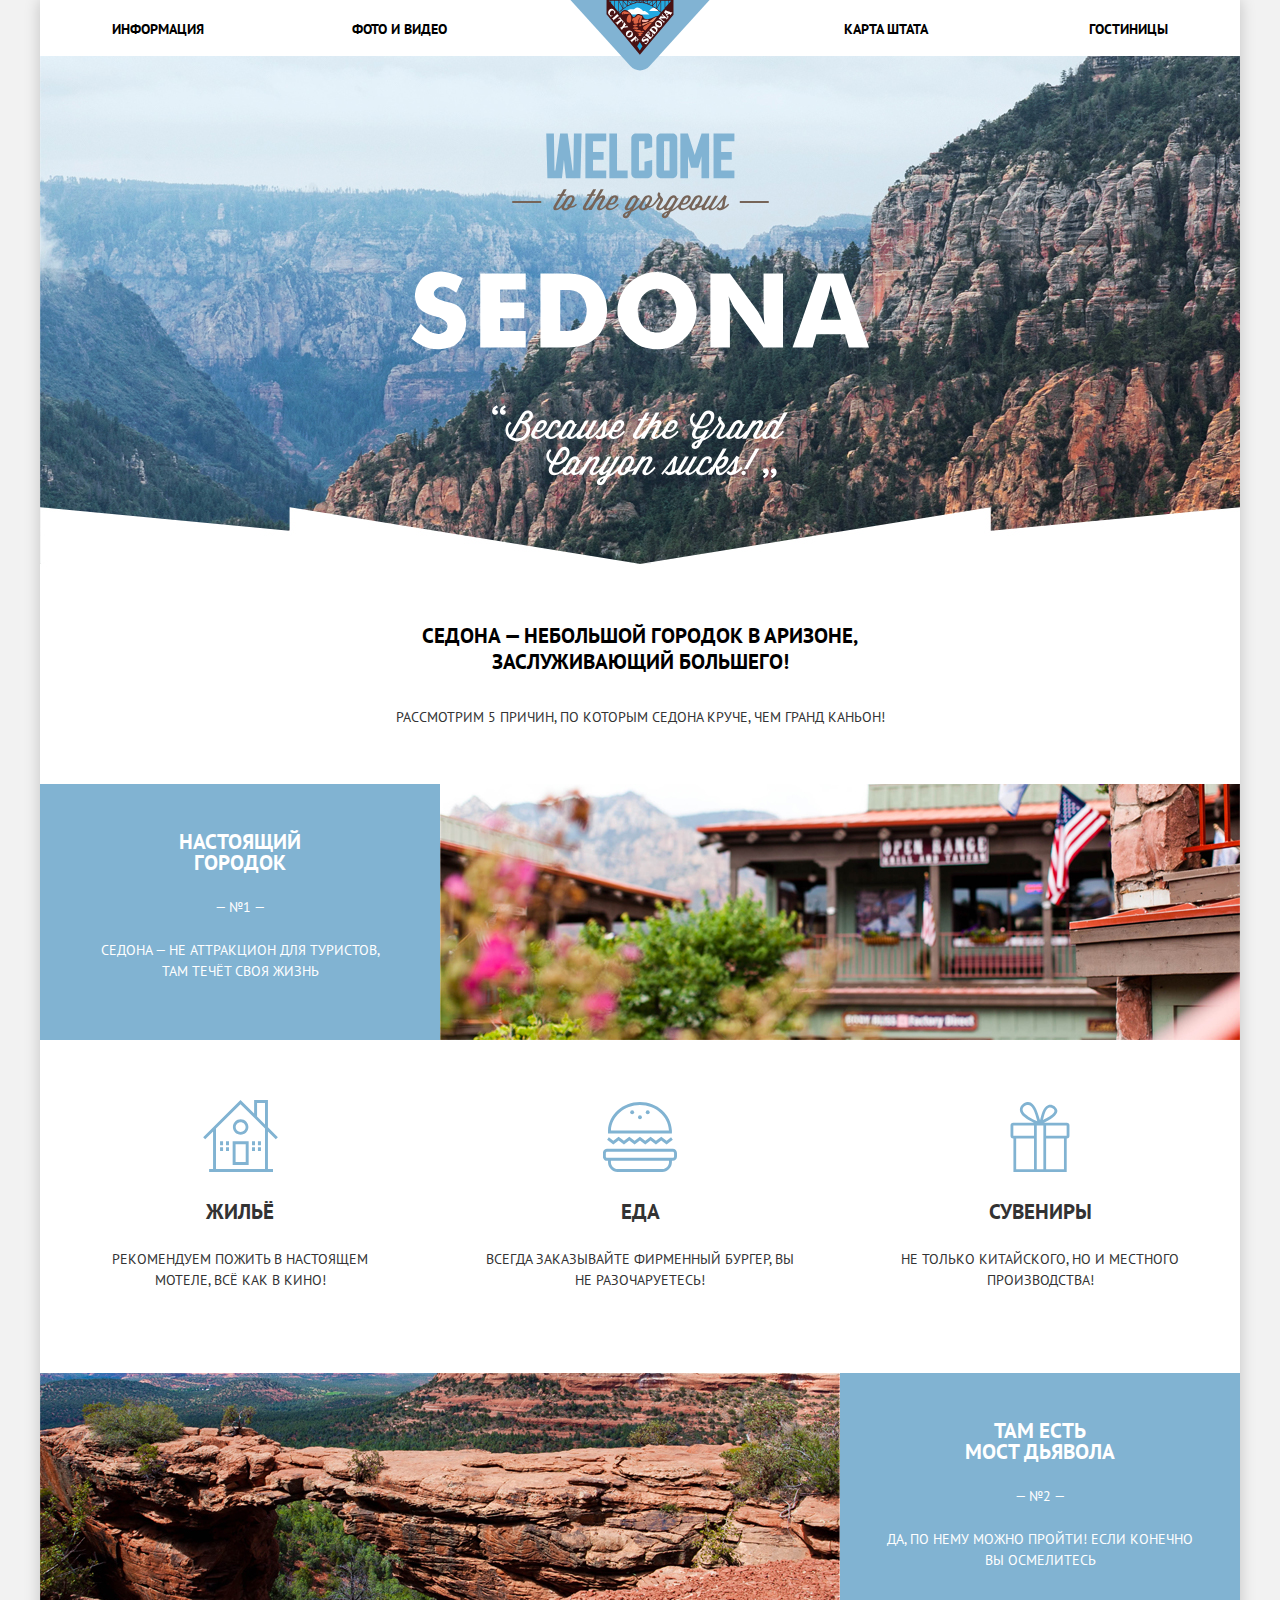
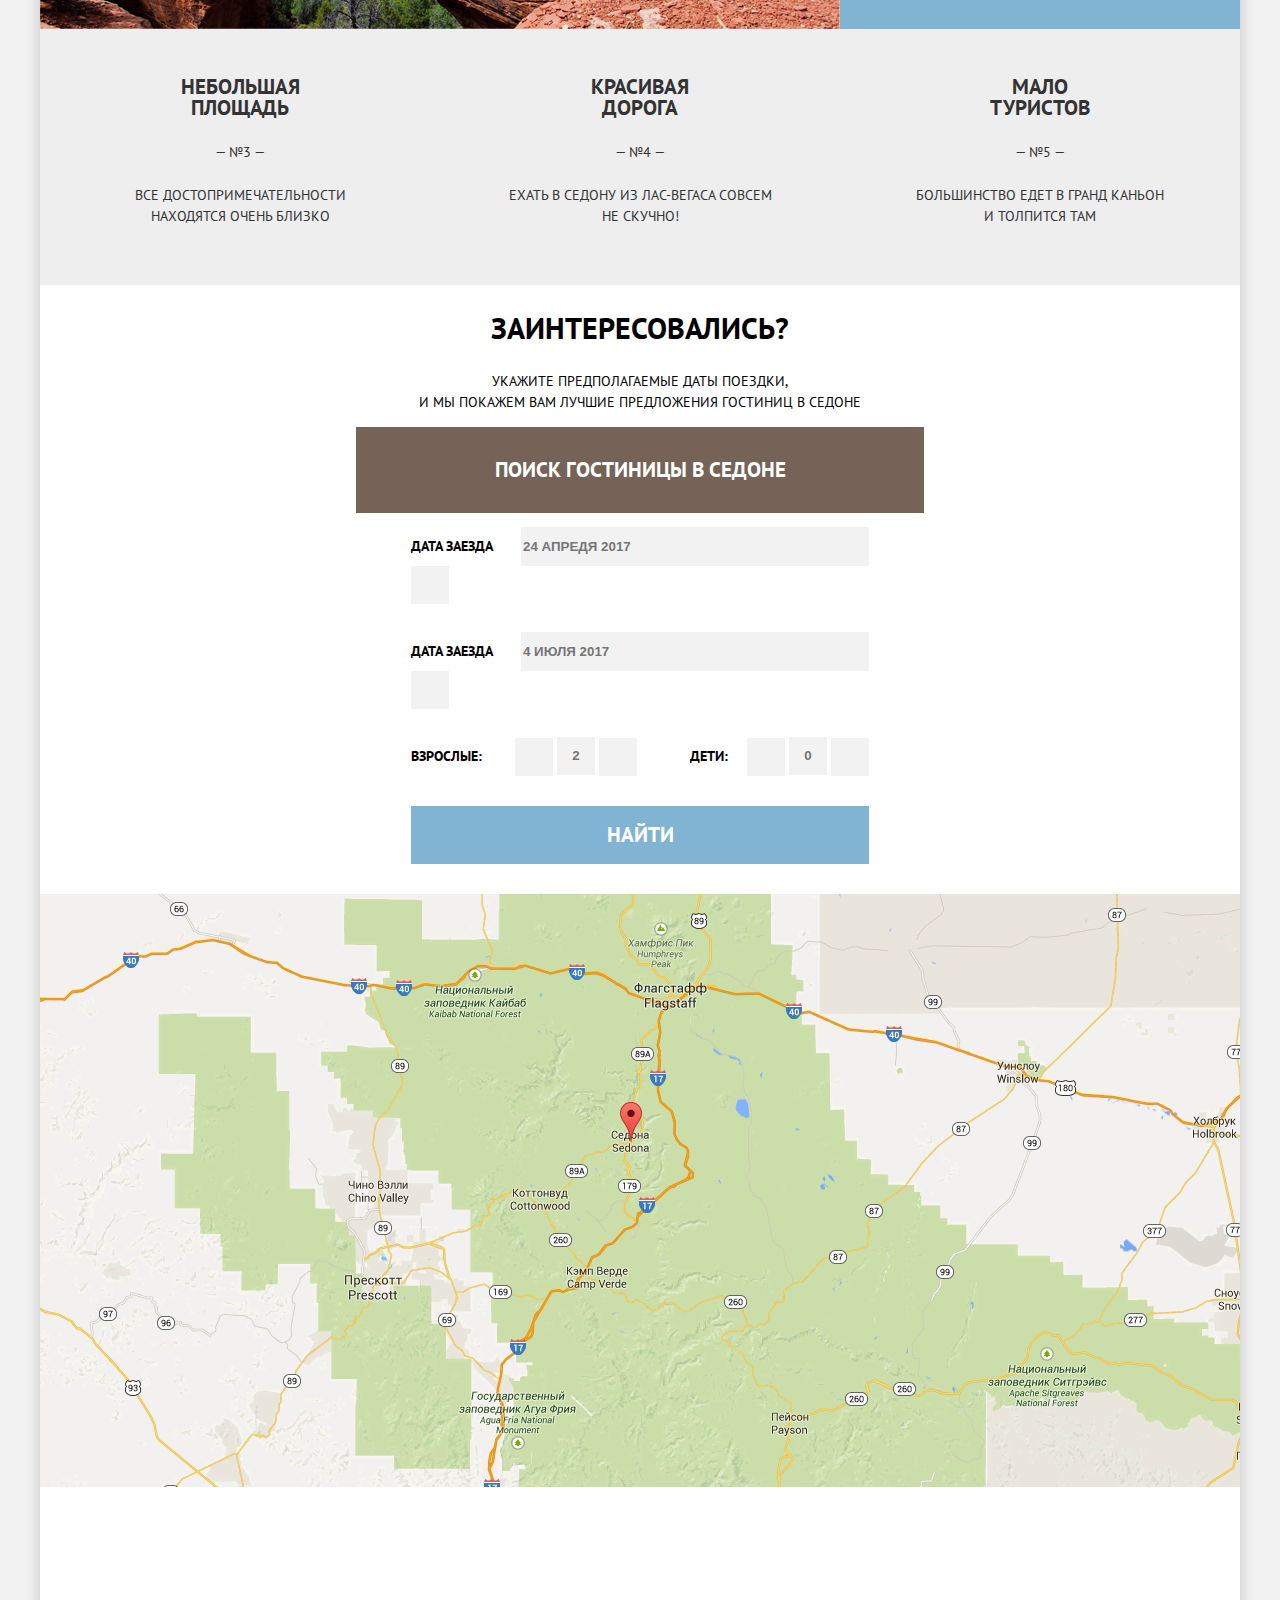
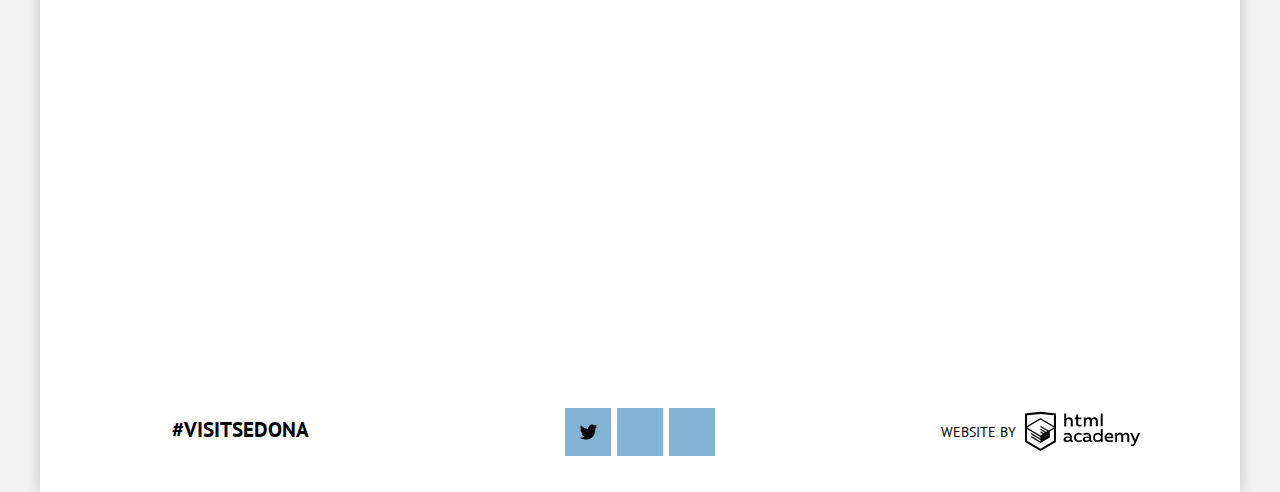
==== commit 2630f34e: "доделал страницу с отелями. Осталься футер и помелочи" ====
--- a/index.html
+++ b/index.html
@@ -158,7 +158,7 @@
     <!-- Подвал -->
     <footer class="main-footer footer-main-page">
       <a class="instagram" href="#" target="_blank" aria-label="Седона в Инстргарм">#visitSEDONA</a>
-      <ul class="footer-cocial">
+      <ul class="footer-social">
         <li>
           <a class="social-btn button-blue social-tw" href="" target="_blank">
             <span class="visually-hidden">Седона в Твиттере.</span>
@@ -192,6 +192,34 @@
         Website by
         <a class="copyright-logo" href="https://htmlacademy.ru/intensive/htmlcss" target="_blank">
           <span class="visually-hidden">HTML Academy</span>
+          <svg xmlns="http://www.w3.org/2000/svg" viewBox="0 0 108.08 36.85" width="115" height="41">
+            <title>logo-htmlacademy</title>
+            <path d="M44.61,26.88a2,2,0,0,0,.55-0.1v1.33a3.25,3.25,0,0,1-1.18.21,1.67,1.67,0,0,1-1.67-1,4.84,4.84,0,0,1-3.14,1.08c-1.51,
+              0-2.91-.83-2.91-2.55,0-2.13,2-2.79,3.71-2.79a11.08,11.08,0,0,1,2.17.25v-0.3c0-1-.76-1.77-2.19-1.77a7.42,7.42,0,0,0-3,
+              .64v-1.7a10.21,10.21,0,0,1,3.19-.55c2.36,0,3.81,1.12,3.81,3.65v3a0.54,0.54,0,0,0,.49.59h0.17Zm-6.44-1.13A1.35,1.35,0,0,0,
+              39.63,27h0.11a3.39,3.39,0,0,0,2.41-1V24.58a9.72,9.72,0,0,0-1.81-.21c-1,0-2.16.33-2.16,1.38h0Zm12.36-6.11a5,5,0,0,1,
+              2.57.64V22a4.08,4.08,0,0,0-2.3-.7,2.75,2.75,0,1,0,0,5.49,5,5,0,0,0,2.43-.64v1.71a6.27,6.27,0,0,1-2.76.57A4.21,4.21,0,0,1,46,
+              24.51q0-.21,0-0.41a4.32,4.32,0,0,1,4.18-4.46h0.38Zm12.17,7.24a2,2,0,0,0,.55-0.1v1.33a3.25,3.25,0,0,1-1.18.21,1.67,1.67,0,0,
+              1-1.67-1,4.84,4.84,0,0,1-3.14,1.08c-1.51,0-2.91-.83-2.91-2.55,0-2.13,2-2.79,3.71-2.79a11.08,11.08,0,0,1,
+              2.17.25v-0.3c0-1-.76-1.77-2.19-1.77a7.42,7.42,0,0,0-3,.64v-1.7a10.21,10.21,0,0,1,3.19-.55c2.36,0,3.81,1.12,3.81,3.65v3a0.54,
+              0.54,0,0,0,.49.59h0.17Zm-6.44-1.13A1.35,1.35,0,0,0,57.73,27h0.11a3.39,3.39,0,0,0,2.41-1V24.58a9.72,9.72,0,0,0-1.81-.21c-1.06,
+              0-2.16.33-2.16,1.38h0ZM73,16V28.2H71.35V26.88a3.88,3.88,0,0,1-3.19,1.54,4.4,4.4,0,0,1,0-8.78,3.81,3.81,0,0,1,3,1.3V16H73Zm-4.53,
+              5.22a2.76,2.76,0,1,0,0,5.52A2.86,2.86,0,0,0,71.15,25V23A2.91,2.91,0,0,0,68.49,21.27ZM79,19.64c3.31,0,4.46,2.68,3.92,5.09H76.7c0.21,
+              1.5,1.67,2.11,3.19,2.11a6.11,6.11,0,0,0,2.64-.59v1.6a7.14,7.14,0,0,1-3,.57C77,28.42,74.78,27,74.78,24a4.18,4.18,0,0,1,
+              4-4.39H79Zm0.09,1.54a2.28,2.28,0,0,0-2.44,2.1v0.06H81.3A2,2,0,0,0,79.13,21.18Zm5.73,7V19.87h1.65v1a3.81,3.81,0,0,1,2.78-1.27A2.86,
+              2.86,0,0,1,91.89,21a4.12,4.12,0,0,1,2.91-1.33A3.06,3.06,0,0,1,98,23V28.2h-1.9V23.05a1.59,1.59,0,0,0-1.42-1.75H94.42a2.8,2.8,0,0,
+              0-2.07,1.12V28.2h-1.9V23.05A1.59,1.59,0,0,0,89,21.31H88.8a3,3,0,0,0-2.21,1.29v5.63H84.86Zm21.31-8.33h1.9l-3.91,9.46c-0.9,
+              2.17-2.09,2.86-3.35,2.86a4.76,4.76,0,0,1-1.1-.14V30.46a2.86,2.86,0,0,0,.85.12c0.9,0,1.58-.64,2.07-1.9l0.17-.42-4-8.4h2l2.86,
+              6.29ZM38.73,1.46V6.22a3.81,3.81,0,0,1,2.7-1.14,3.25,3.25,0,0,1,3.44,3.4v5.15H43V8.72a1.81,1.81,0,0,0-1.61-2h-0.3a2.93,2.93,0,0,
+              0-2.32,1.39v5.52h-1.9V1.46h1.9ZM49.94,2.31v3h3V6.91h-3v3.81c0,1.1.5,1.46,1.58,1.46a4.49,4.49,0,0,0,1.69-.33v1.6A6.8,6.8,0,0,1,51,
+              13.8a2.55,2.55,0,0,1-2.86-2.74V6.89H46.58V5.26h1.5V2.74Zm5.4,11.31V5.28H57v1A3.81,3.81,0,0,1,59.77,5a2.86,2.86,0,0,1,2.6,
+              1.33A4.12,4.12,0,0,1,65.28,5,3.06,3.06,0,0,1,68.44,8.4v5.21h-1.9V8.46a1.59,1.59,0,0,0-1.42-1.75H64.89a2.8,2.8,0,0,0-2.07,
+              1.12v5.78h-1.9V8.46A1.59,1.59,0,0,0,59.5,6.71H59.27A3,3,0,0,0,57.06,8v5.63H55.34ZM71.17,1.45H73V13.6H71.17V1.45ZM14.71,
+              0H14.55L0,1.54V28.21l14.55,8.66,14.55-8.66V1.54Zm12.5,27.1L14.55,34.64,1.9,27.12V16.18l12.59,7.5V25L5.86,19.9v1.31l8.68,
+              5.21v1.39L5.87,22.65V24l8.68,5.21,8.75-5.24V18.31L27.2,16V27.12Zm0-12.53-3.48,2-1.6,1L14.51,13v1.31L21,18.23H21l-0.14.09-1,
+              .54-5.37-3.2V17l4.24,2.52-1,.67-3.2-1.9v1.31l2.1,1.24L14.5,22.1,2,14.65,14.51,7.11Zm0-1.32L14.49,5.76,1.91,13.25v-10L14.56,
+              1.92,27.21,3.25v10h0Z" transform="translate(0 -0.02)"></path>
+          </svg>
         </a>
       </p>
     </footer>
--- a/css/style-min.css
+++ b/css/style-min.css
@@ -46,15 +46,17 @@
 .container  {
   width: 1056px;
   margin: 0 auto;
-  min-height: 58px;
   padding: 0;
 }
 
 .main-header {
   position: relative;
   text-align: center;
-
-}
+  min-height:
+
+}
+
+
 
 .logo, .logo img{
     z-index: 10;
@@ -132,7 +134,7 @@
 
 .greetings {
   background-image: url("../img/photo-background.jpg");
-  margin-top: -2px;
+  margin-top: -17px;
   padding: 0px;
   z-index: -1;
   background-position: 0px -56px;
@@ -487,32 +489,6 @@
   text-align: center;
 }
 
-.main-footer{
-  display: flex;
-  min-height: 120px;
-  flex-wrap: wrap;
-  align-items: center;
-  justify-content: space-between;
-}
-
-.footer-main-page{
-
-
-
-}
-
-.instagram{
-  display: inline-block;
-  vertical-align: middle;
-  width: 400px;
-  margin: -3px 0 0;
-  text-align: center;
-  font-size: 21px;
-  line-height: 26px;
-  font-weight: 700;
-  color: #000;
-
-}
 
 .instagram:hover{
   color: #81b3d2;
@@ -523,23 +499,6 @@
 }
 
 
-.footer-social{
-  display: inline-block;
-  vertical-align: middle;
-  width: 400px;
-}
-
-.social-btn {
-  background-color: #81b3d2;
-  position: relative;
-  height: 48px;
-  margin-top: 6px;
-  margin-bottom: 6px;
-  outline: 0;
-  width: 46px;
-}
-
-}
 
 .social-btn:hover{
 
@@ -550,18 +509,89 @@
 }
 
 .search-filter{
-  text-align: center;
-}
-
-.search-form {
+
   background-image: url("../img/background-filter.png");
   background-repeat: no-repeat;
-  background-position: center top;
+  background-position: center -55px;
+
+  min-height: 217px;
+  font: inherit;
+  color: #fff;
+  margin-top: -16px;
+}
+
+.search-form {
+  display: flex;
+  flex-wrap: wrap;
+  padding-top: 26px;
+  padding-bottom: 32px;
 }
 
 .search-form fieldset{
   border: none;
-}
+  width: 230px;
+  margin-right: 25px;
+  margin-left: 0;
+  padding: 0;
+  border: 0;
+}
+
+fieldset.filter-price{
+  width: 100%;
+  margin-right: 0;
+}
+
+.filter-interstructure,
+.filter-lodgin{
+  text-align: left;
+}
+
+
+
+.last-column{
+  display: flex;
+  flex-direction: column;
+  justify-content: space-between;
+  width: 318px;
+  margin-left: auto;
+}
+
+.price-controls{
+  position: relative;
+  height: 36px;
+  margin-top: 10px;
+  font-size: 0;
+  border: 2px solid #fff;
+  border-radius: 2px;
+}
+
+.price-controls .max-price, .price-controls .min-price {
+    display: inline-block;
+    vertical-align: middle;
+    width: 90px;
+    padding-left: 65px;
+    font-size: 14px;
+    line-height: 32px;
+    cursor: pointer;
+}
+
+button, input {
+    overflow: visible;
+}
+
+.price-controls input {
+    vertical-align: middle;
+    width: 58px;
+    height: 32px;
+    margin: 0 0 0 -3px;
+    padding: 0 0 0 3px;
+    font: inherit;
+    font-size: 14px;
+    line-height: 32px;
+    color: inherit;
+    background: 0 0;
+    border: 0;
+  }
 
 .filter-interstructure legend,
 .filter-lodgin legend,
@@ -573,8 +603,15 @@
   font-weight: 700;
 }
 
+.search-form ul {
+  list-style: none;
+  margin: 25px 0 0;
+  padding: 0;
+}
+
 .search-form li {
   list-style: none;
+  margin-bottom: 25px;
 }
 
 .search-form label{
@@ -583,23 +620,74 @@
   color: #ffffff;
 }
 
-.search-form [value]{
-  font-size: 14px;
-  line-height: 21px;
-  color: #ffffff;
-  font-weight: normal;
-}
+.price-controls::after {
+  position: absolute;
+  content: "";
+  top: 50%;
+  left: 50%;
+  width: 2px;
+  height: 22px;
+  background-color: #fff;
+  transform: translate(-50%,-50%);
+}
+
+.duble-range-controls{
+  width: 100%;
+  position: relative;
+  margin-top: 20px;
+}
+
+.double-range-controls, .scale {
+  height: 2px;
+  background-color: rgba(255,255,255,0.3);
+}
+
+.double-range-controls, .bar {
+  width: 80%;
+  height: 2px;
+  background-color: #fff;
+}
+
+.filter-button {
+  align-self: center;
+  max-width: 100%;
+  margin-top: 18px;
+  margin-right: 9px;
+  margin-bottom: 2px;
+  padding: 5px 34px;
+  font: inherit;
+  text-transform: uppercase;
+  color: #fff;
+  background-color: transparent;
+  border: 2px solid #fff;
+  border-radius: 2px;
+  cursor: pointer;
+}
+
+.range-toggle{
+  position: absolute;
+  top: -9px;
+  width: 20px;
+  height: 20px;
+  padding: 0;
+  background-color: #ababab;
+  border: 8px solid #fff;
+  border-radius: 50%;
+  box-shadow: 0 2px 1px 0 rgba(0,1,1,.2);
+  cursor: pointer;
+
+}
+
+
 
 .search-form input:focus,
 .search-form input:hover,
 .search-form input{
   background-color: transparent;
   outline: none;
-  border: 2px solid #ffffff;
-  border-radius: 2px;
-
-}
-
+
+
+}
 
 .filter-button {
   background-color: transparent;
@@ -613,6 +701,87 @@
 }
 
 
+
+.sort-filter {
+    border-bottom: 1px solid #e5e5e5;
+}
+
+.sort-filter p {
+  margin: 0 47px 0 0;
+  font-size: 21px;
+  line-height: 26px;
+  font-weight: 700;
+}
+
+.sort-filter ul, .sort-form, .sort-name-wraper{
+  display: flex;
+}
+
+.sort-form {
+  align-items: center;
+  padding-top: 29px;
+  padding-bottom: 26px;
+}
+
+.sort-filter fieldset{
+  border: none;
+}
+
+.sort-name{
+  max-width: 807px;
+  margin: 0;
+  padding: 0;
+}
+
+.sort-name-wraper{
+  align-items: baseline;
+}
+
+.sort-name-title{
+  margin: 0 40px 0 0;
+  padding: 0;
+  font-size: 12px;
+  line-height: 18px;
+  font-weight: 400;
+}
+
+.sort-filter{
+  flex: wrap;
+  margin: 0;
+  padding: 0;
+  list-style: none;
+}
+.sort-filter ul {
+  flex-wrap: wrap;
+  margin: 0;
+  padding: 0;
+  list-style: none;
+}
+
+.sort-name li {
+  margin-right: 33px;
+}
+
+input[type=checkbox]+label, input[type=radio]+label {
+  cursor: pointer;
+}
+
+.sort-name-radio:checked+label {
+  color: #81b3d2;
+  border-bottom: none;
+}
+.sort-name-radio+label {
+  font-size: 12px;
+  line-height: 18px;
+  color: rgba(0,0,0,.3);
+  border-bottom: 1px dotted #81b3d2;
+}
+
+.sort-name-radio+label {
+  font-size: 12px;
+  line-height: 18px;
+}
+
 .filter-button:hover {
   background-color: #ffffff;
   color: #000000;
@@ -631,11 +800,74 @@
   color: #928a85;
 }
 
-.hotel-title {
+.hotels-list{
+  padding: 0;
+  margin: 0;
+}
+
+.hotel-item{
+  min-height: 151px;
+  border-bottom: 1px solid #e5e5e5;
+}
+
+.hotel-item .container{
+  display: flex;
+  justify-content: space-between;
+  padding: 30px 0;
+}
+
+.hotel-photos-list{
+  padding: 0px;
+  margin: 0px;
+  width: 135px;
+}
+
+.hotel-photos-list li{
+  max-height: 90px;
+}
+
+.hotel-photo {
+    max-width: 135px;
+    height: auto;
+}
+
+.hotel-info{
+  max-width: 753px;
+  margin-left: 30px;
+  margin-right: auto;
+}
+
+.hotel-title h4{
+  margin: -6px 0 0;
   font-size: 21px;
   line-height: 26px;
   font-weight: 700;
-  color: #000000;
+  color: #000;
+}
+
+
+.hotel-info table {
+  margin: 8px 0 0;
+  padding: 0;
+  border-collapse: collapse;
+}
+
+.hotel-info td {
+  width: 116px;
+  margin: 0;
+  padding: 0;
+}
+
+.buttons-block {
+  display: flex;
+  flex-wrap: wrap;
+  margin: 0;
+}
+
+.buttons-block .button {
+  margin-top: 14px;
+  margin-right: 6px;
+  max-width: 370px;
 }
 
 .hotel-title:hover{
@@ -649,3 +881,123 @@
 .sort-from fieldset{
   border: none;
 }
+
+.hotel-category, .hotel-category figure{
+  display: flex;
+}
+
+.hotel-category{
+  flex-direction: column;
+  align-items: flex-end;
+  justify-content: space-between;
+  width: 110px;
+}
+
+.hotel-category figure{
+  margin: -1px 0 0 ;
+}
+
+.hotel-category img {
+  display: block;
+  height: 17px;
+  width: 18px;
+  margin-right: 6px;
+}
+
+.hotel-category img:last-child, .sort-type li:last-child {
+  margin-right: 0;
+}
+
+.rating {
+  display: block;
+  width: 100%;
+  min-height: 27px;
+  margin: 0;
+  padding: 3px 10px;
+  text-align: center;
+  color: #666;
+  background-color: #f2f2f2;
+}
+
+
+.main-footer{
+  display: flex;
+  min-height: 120px;
+  flex-wrap: wrap;
+  align-items: center;
+  justify-content: space-between;
+  width: inherit;
+  background-color: rgba(255,255,255,.9);
+}
+
+.footer-main-page {
+  position: absolute;
+  margin-top: -120px;
+}
+
+
+
+.instagram{
+  display: inline-block;
+  vertical-align: middle;
+  width: 400px;
+  margin: -3px 0 0;
+  text-align: center;
+  font-size: 21px;
+  line-height: 26px;
+  font-weight: 700;
+  color: #000;
+
+}
+
+.footer-social{
+  display: flex;
+  flex-wrap: wrap;
+  justify-content: center;
+  align-items: center;
+  width: 400px;
+  margin: 0;
+  padding: 0;
+  list-style: none;
+}
+
+
+.footer-social li {
+  margin-right: 6px;
+}
+
+.footer-social li:last-child {
+  margin-right: 0;
+}
+
+.copyright {
+  width: 400px;
+  margin: 0;
+  font-size: 14px;
+  line-height: 26px;
+}
+
+.copyright-logo {
+  position: relative;
+  width: 115px;
+  height: 41px;
+  margin-left: 9px;
+  outline: 0;
+}
+
+
+.social-btn {
+  background-color: #81b3d2;
+  position: relative;
+  height: 48px;
+  margin-top: 6px;
+  margin-bottom: 6px;
+  outline: 0;
+  width: 46px;
+}
+
+.copyright, .social-btn {
+  display: flex;
+  justify-content: center;
+  align-items: center;
+}
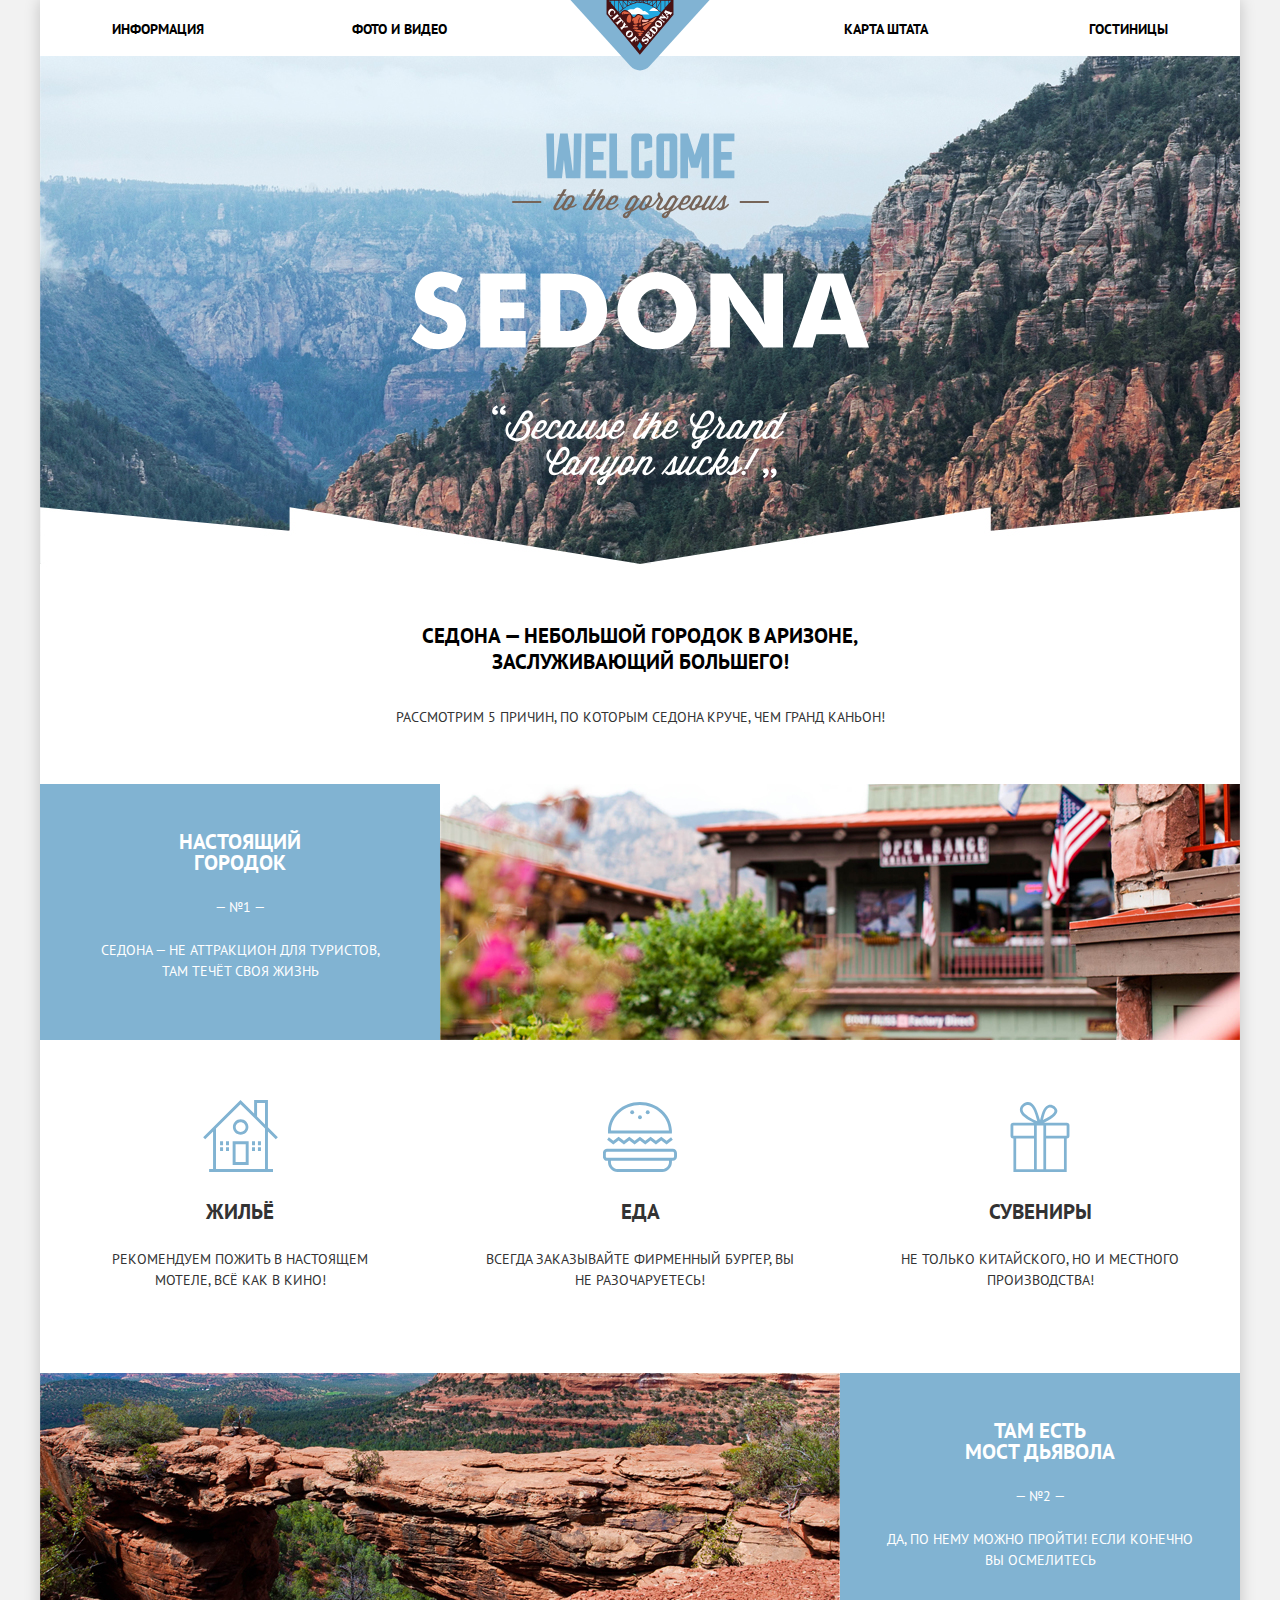
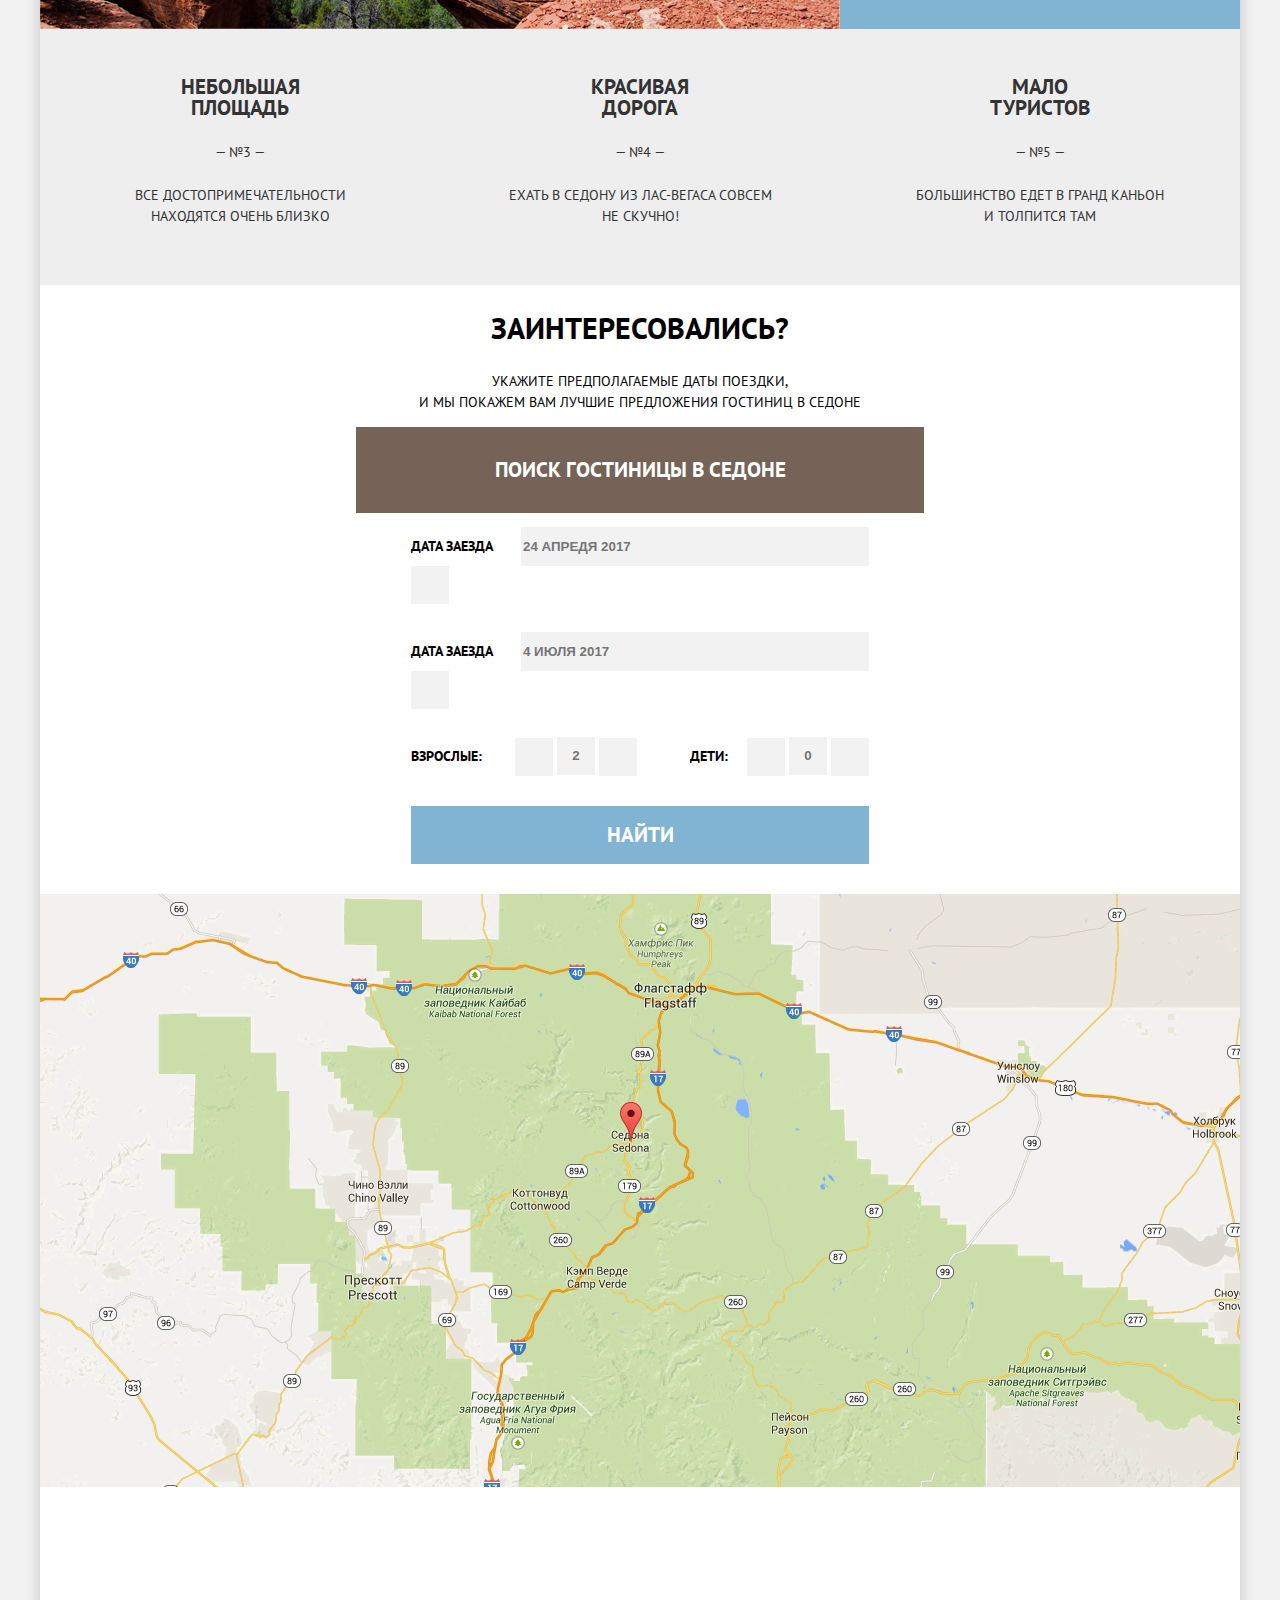
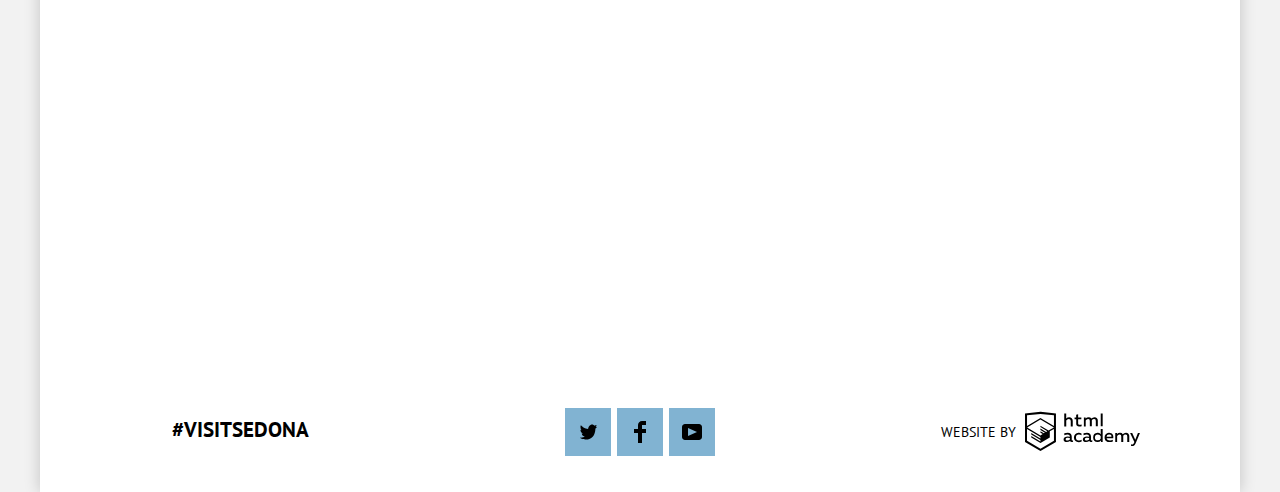
==== commit 82bf35ef: "борьба с цветом иконок соцсетей" ====
--- a/index.html
+++ b/index.html
@@ -179,11 +179,18 @@
         <li>
           <a class="social-btn button-blue social-fb" href="" target="_blank">
             <span class="visually-hidden">Седона в Фейсбуке.</span>
+            <svg xmlns="http://www.w3.org/2000/svg" xmlns:xlink="http://www.w3.org/1999/xlink" x="0px" y="0px" width="12px" height="22px" viewBox="0 0 12 22" preserveAspectRatio="xMidYMid" enable-background="new 0 0 12 22" xml:space="preserve">
+              <path d="M12,4V0H8C5.791,0,4,1.791,4,4v4H0v4h4v10h4V12h4V8H8V4H12z"></path>
+            </svg>
           </a>
         </li>
         <li>
           <a class="social-btn button-blue social-yt" href="" target="_blank">
             <span class="visually-hidden">Седона на Ютубе.</span>
+            <svg xmlns="http://www.w3.org/2000/svg" xmlns:xlink="http://www.w3.org/1999/xlink" x="0px" y="0px" width="20px" height="16px" viewBox="0 0 20 16" enable-background="new 0 0 20 16" xml:space="preserve">
+              <path d="M17,0H3C1.35,0,0,1.35,0,3v10c0,1.65,1.35,3,3,3h14c1.65,0,3-1.35,3-3V3C20,1.35,18.65,0,17,0z
+	              M6.027,11.998V4.002L15.014,8L6.027,11.998z"></path>
+            </svg>
           </a>
         </li>
       </ul>
--- a/css/style-min.css
+++ b/css/style-min.css
@@ -31,8 +31,11 @@
   margin: -1px;
   border: 0;
   padding: 0;
+  clip-path: inset(100%);
   clip: rect(0 0 0 0);
   overflow: hidden;
+  white-space: nowrap;
+
 }
 
 a {
@@ -1001,3 +1004,13 @@
   justify-content: center;
   align-items: center;
 }
+
+.copyright-logo::after, .social-btn::after {
+  position: absolute;
+  content: "";
+  z-index: 10;
+  top: 0;
+  left: 0;
+  width: 46px;
+  height: 48px;
+}
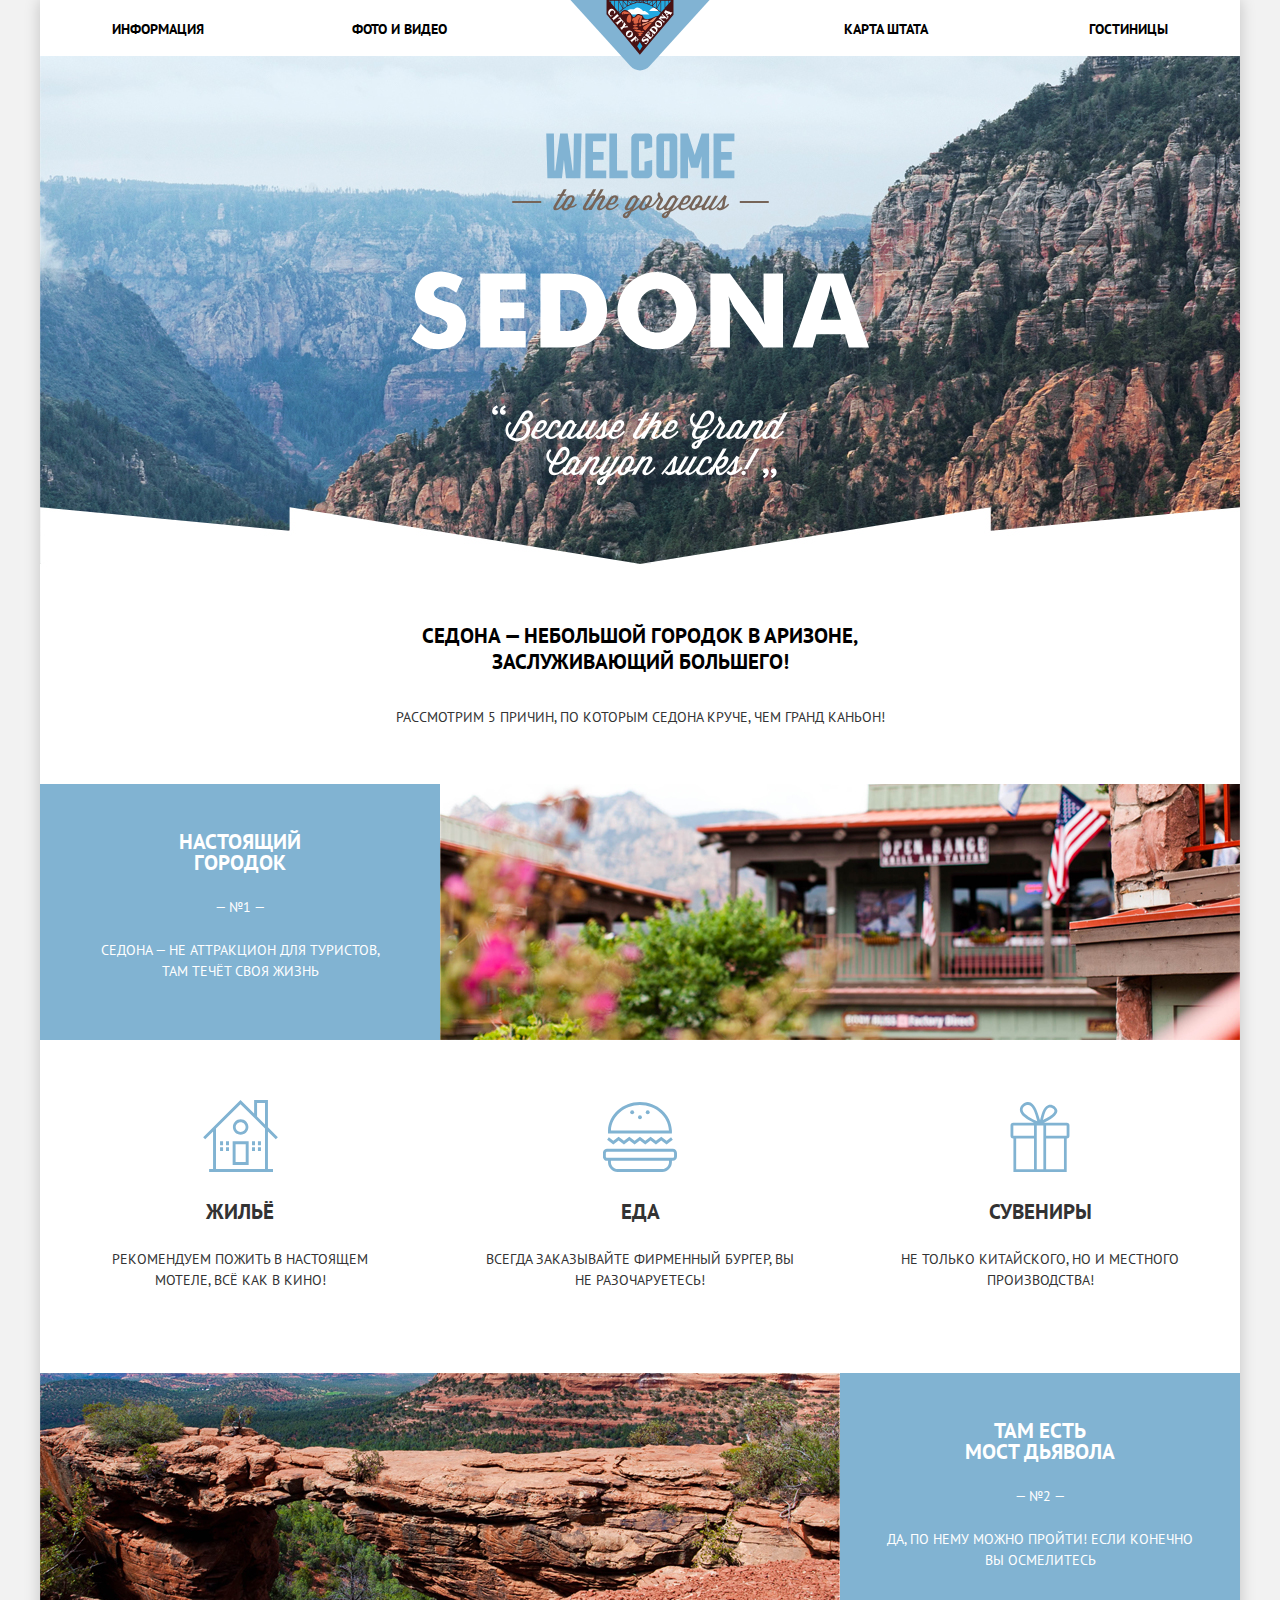
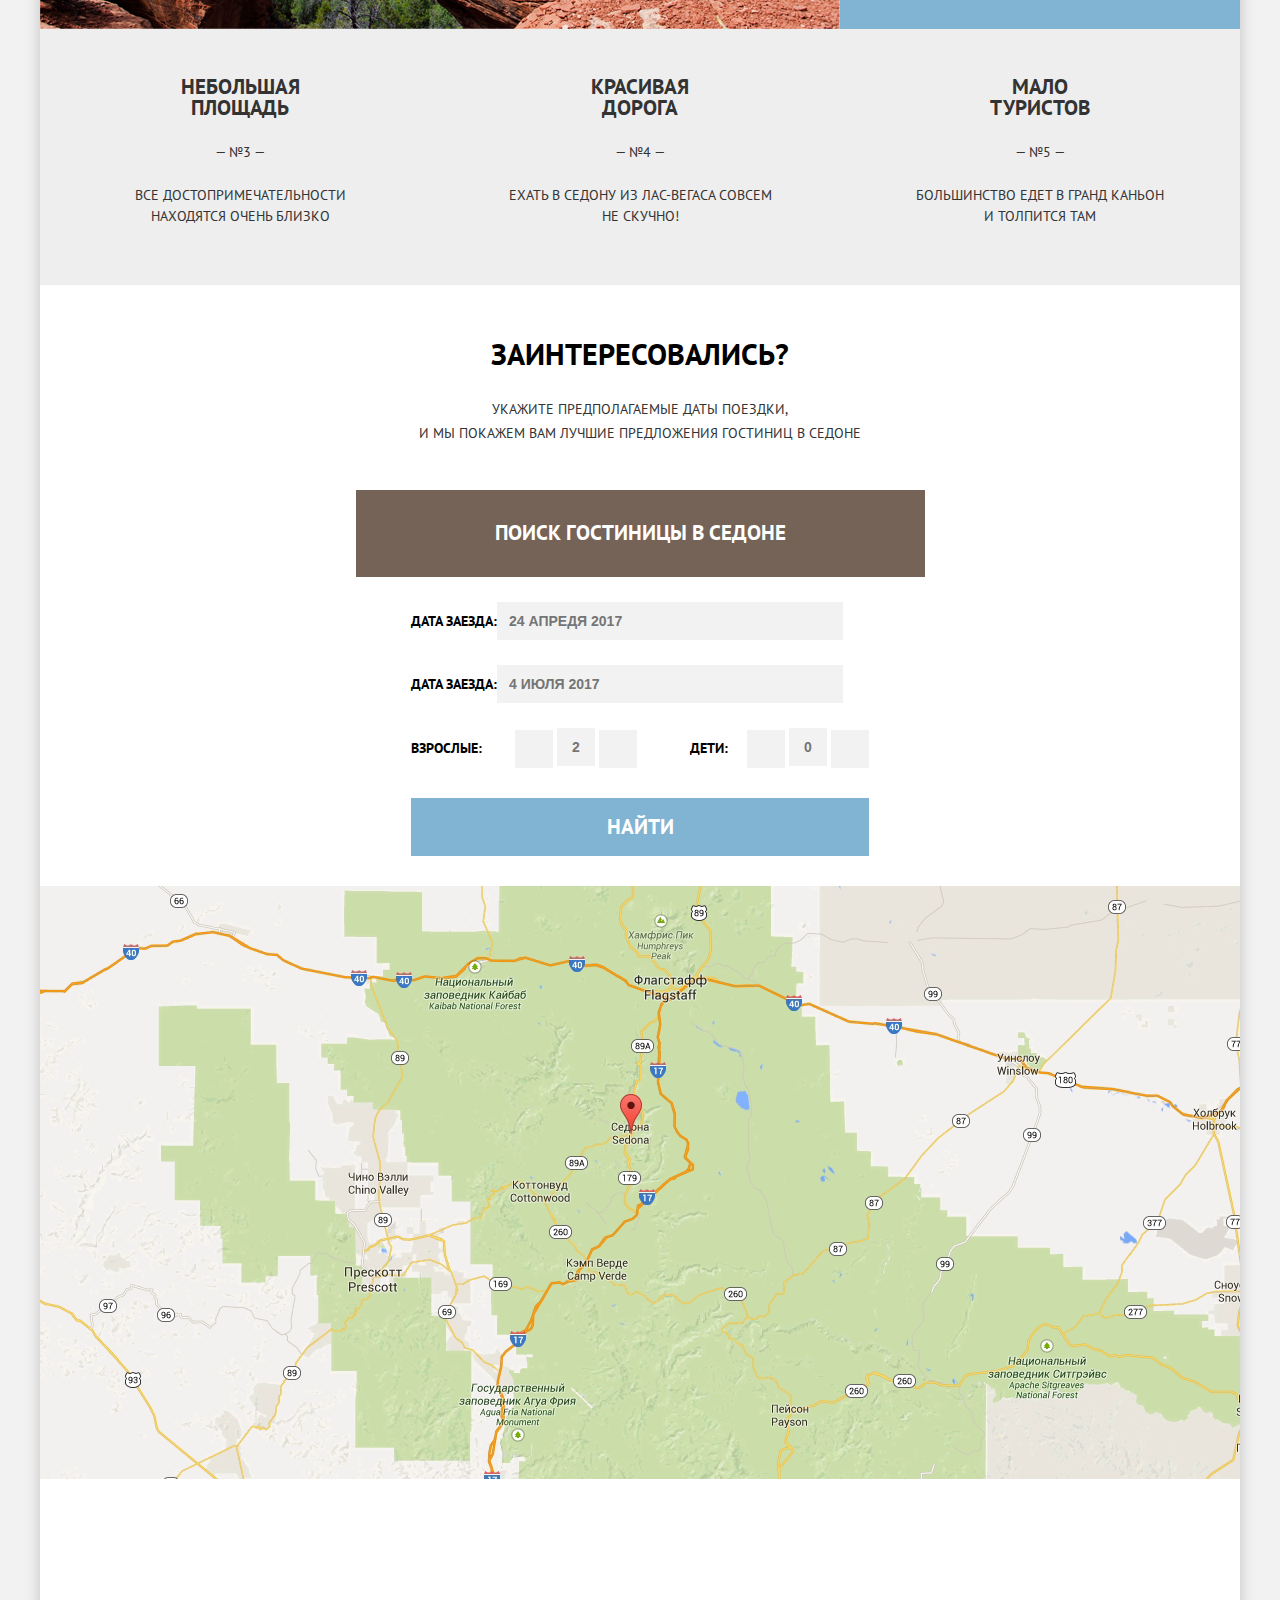
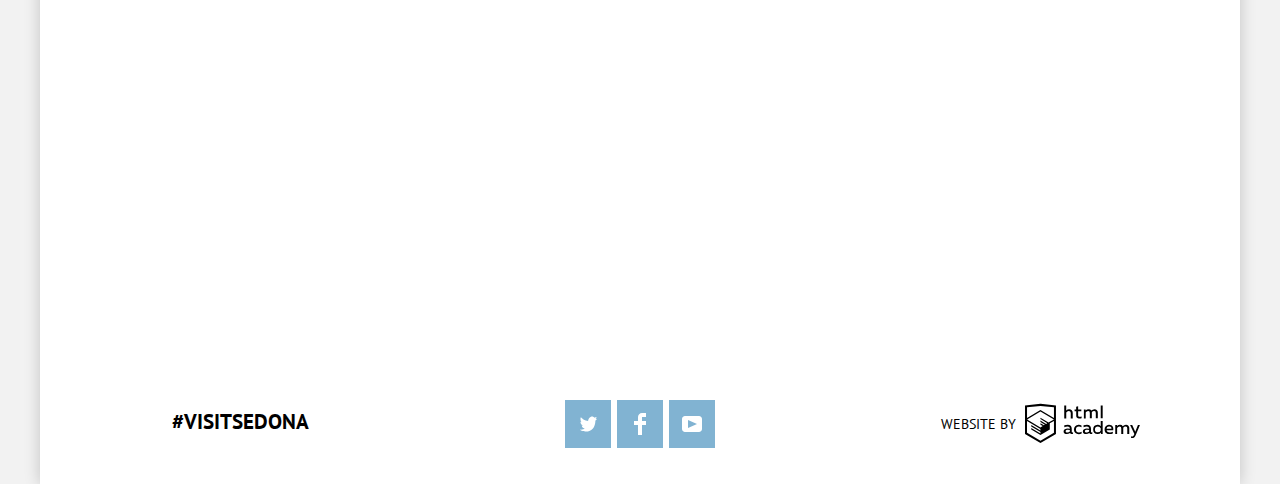
==== commit 8001ea1a: "начал курочить форму поиска" ====
--- a/index.html
+++ b/index.html
@@ -95,15 +95,17 @@
 
       <!-- Поиск гостиницы -->
       <section class="hotel-search">
-        <h2>Заинтересовались?</h2>
-        <p>Укажите предполагаемые даты поездки,<br> и мы покажем вам лучшие предложения гостиниц в седоне</p>
-        <button class="button button-show-modal" type="button"> Поиск гостиницы в Седоне</button>
+        <div class="hotel-search-wrapper">
+          <h2>Заинтересовались?</h2>
+          <p>Укажите предполагаемые даты поездки,<br> и мы покажем вам лучшие предложения гостиниц в седоне</p>
+          <button class="button button-show-modal button-brown" type="button"> Поиск гостиницы в Седоне</button>
+        </div>
       <!-- Окно поиска гостиницы -->
         <section class="modal-serch">
           <h3 class="visually-hidden"> Поиск гостинниы в Седоне</h3>
           <form class="modal-serch-form" action="#" method="get">
             <p class="search-form-item">
-              <label for="arrival-date">Дата заезда</label>
+              <label for="arrival-date">Дата заезда:</label>
               <input id="arrival-date" type="text" name="arrival-date" value="" placeholder="24 апредя 2017"
               pattern="[0-9]{1,2} [А-Яа-я]{3,9} [0-9]{4}" title="поле для ввода даты заезда">
               <button class="button-calendar" type="button">
@@ -111,7 +113,7 @@
               </button>
             </p>
             <p class="search-form-item">
-              <label for="date-of-departure">Дата заезда</label>
+              <label for="date-of-departure">Дата заезда:</label>
               <input id="date-of-departure" type="text" name="date-of-departure" value="" placeholder="4 июля 2017"
               pattern="[0-9]{1,2} [А-Яа-я]{3,9} [0-9]{4}" title="поле для ввода даты выезда">
               <button class="button-calendar" type="button">
--- a/css/style-min.css
+++ b/css/style-min.css
@@ -325,20 +325,34 @@
   height: auto;
 }
 
+.hotel-search {
+  text-align: center;
+  position: relative;
+  z-index: 5;
+}
+
+.hotel-search-wrapper {
+  margin: 0 40px;
+  background-color: #fff;
+}
+
 .hotel-search h2 {
+  margin: 0;
+  padding-top: 51px;
   font-size: 30px;
   line-height: 36px;
-}
-
-.hotel-search {
-  background-color: white;
-  text-align: center;
-}
-
-
+  font-weight: 700;
+}
+
+.hotel-search p {
+  margin: 25px 0 0;
+  font-size: 14px;
+  line-height: 24px;
+  color: #333;
+}
 
 .button {
-  display: inline-block;
+  display: block;
   padding: 4px 17px 3px;
   font: inherit;
   font-weight: 700;
@@ -347,16 +361,22 @@
   text-transform: uppercase;
   border: 0;
   outline: 0;
-}
-
-.button-show-modal{
-  background-color: #766357;
-  color: #ffffff;
-  width: 568px;
-  height: 86px;
+  cursor: pointer;
+}
+
+
+
+.button-show-modal {
+  margin-top: 45px;
+  margin-left: auto;
+  margin-right: auto;
+  padding: 30px 139px 31px;
   font-size: 21px;
   line-height: 26px;
-
+}
+
+.button-brown {
+  background-color: #766357;
 }
 
 .modal-serch-form, .search-form-item {
@@ -378,12 +398,6 @@
   width: 458px;
   margin: 0 auto;
 
-}
-
-.hotel-search {
-  position: relative;
-  z-index: 5;
-  text-align: center;
 }
 
 .search-form-item.number-item {
@@ -414,7 +428,7 @@
 
 .search-form-item label,
 .search-form-item label{
-  margin-right: 9px;
+  margin-right: auto;
 }
 
 .search-form-item.number-item:last-of-type {
@@ -450,7 +464,7 @@
 }
 
 .button-blue:active{
-  background-color: #81b3d2;
+  background-color: #669ec0;
   color: rgba(255, 255, 255, 0.5);
 }
 
@@ -466,15 +480,20 @@
   font-weight: 700;
 }
 
-input[type='text']{
+.search-form-item input {
+  width: 308px;
+  height: 38px;
+  padding: 6px 12px;
   background-color: #f2f2f2;
-  color: #000000;
-  border: none;
-  width: 348px;
-  height: 39px;
-  text-transform: inherit;
+  border: 0;
+  outline: 0;
+}
+.search-form-item input, .search-form-item label {
+  font-size: 14px;
+  line-height: 26px;
   font-weight: 700;
-  line-height: auto;
+  color: #000;
+  text-transform: uppercase;
 }
 
 input[type='text']:hover{
@@ -999,6 +1018,14 @@
   width: 46px;
 }
 
+.social-btn svg{
+  fill: rgba(255, 255, 255);
+}
+
+.social-btn:active svg{
+  fill: rgba(255, 255, 255, 0.5);
+}
+
 .copyright, .social-btn {
   display: flex;
   justify-content: center;
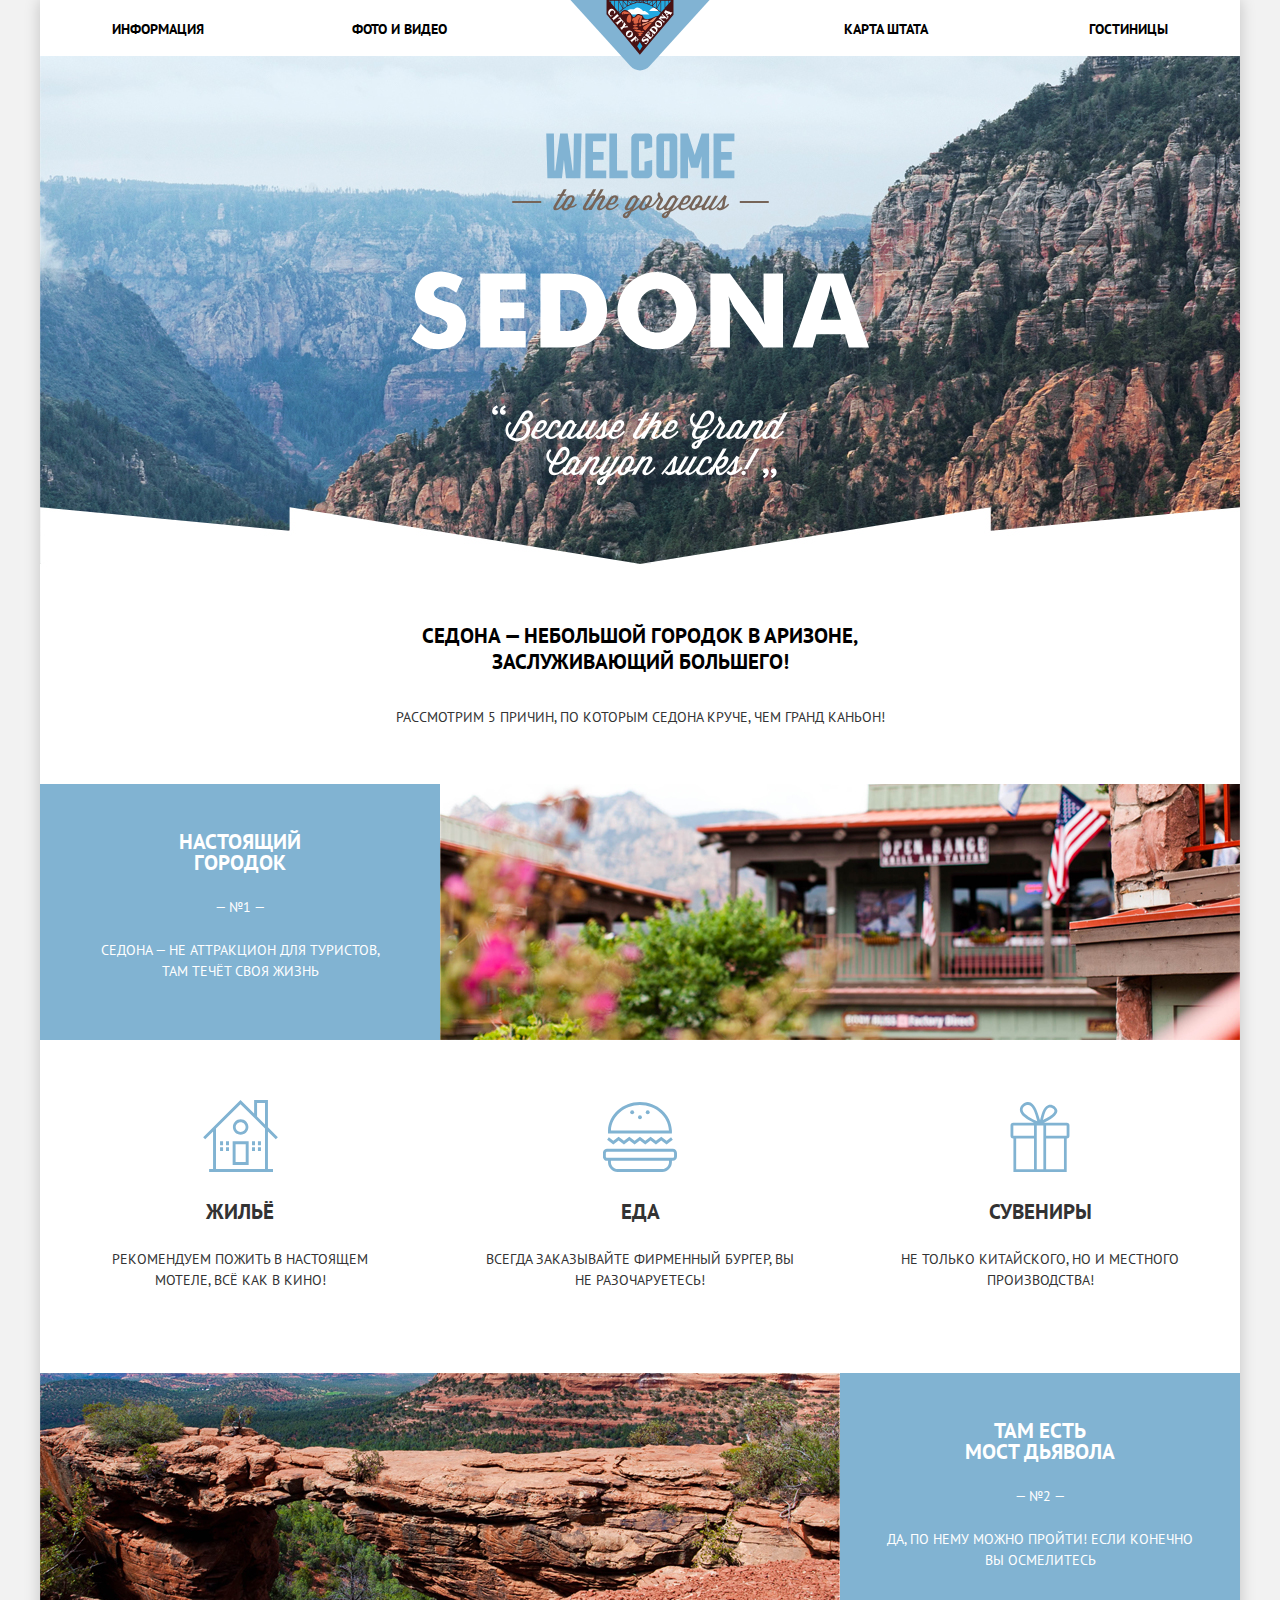
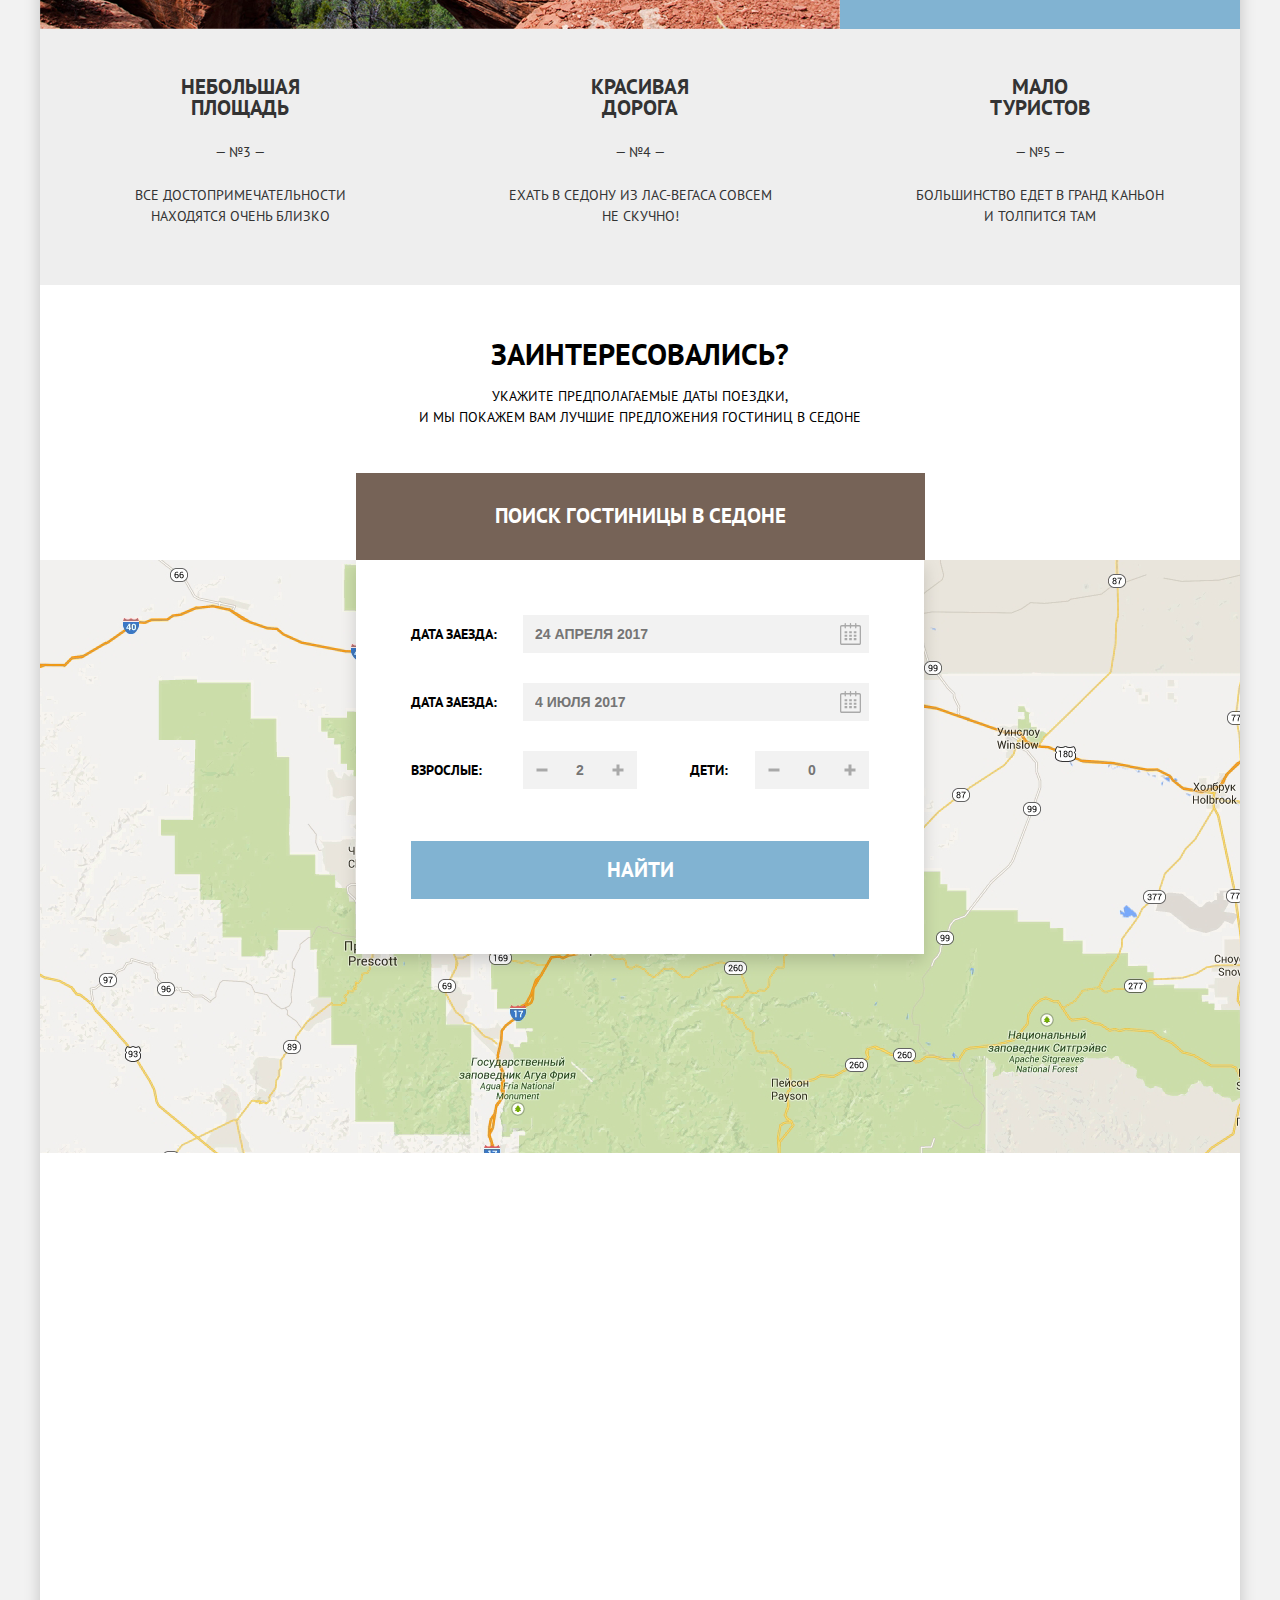
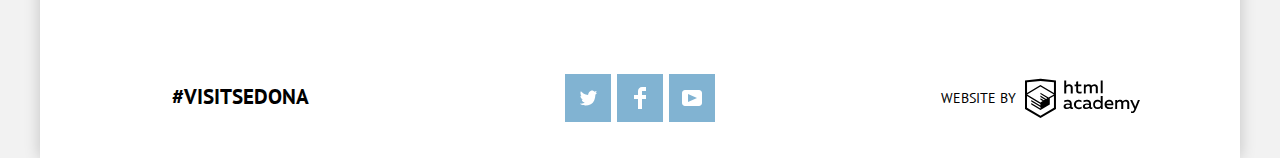
==== commit e4277cf9: "доделал кнопки в форме поиска гостиннице в индексе" ====
--- a/index.html
+++ b/index.html
@@ -101,15 +101,28 @@
           <button class="button button-show-modal button-brown" type="button"> Поиск гостиницы в Седоне</button>
         </div>
       <!-- Окно поиска гостиницы -->
-        <section class="modal-serch">
+        <section class="modal-search">
           <h3 class="visually-hidden"> Поиск гостинниы в Седоне</h3>
-          <form class="modal-serch-form" action="#" method="get">
+          <form class="modal-search-form" action="#" method="get">
             <p class="search-form-item">
               <label for="arrival-date">Дата заезда:</label>
-              <input id="arrival-date" type="text" name="arrival-date" value="" placeholder="24 апредя 2017"
+              <input id="arrival-date" type="text" name="arrival-date" value="" placeholder="24 апреля 2017"
               pattern="[0-9]{1,2} [А-Яа-я]{3,9} [0-9]{4}" title="поле для ввода даты заезда">
               <button class="button-calendar" type="button">
                 <span class="visually-hidden">Открыть календарь</span>
+                <svg xmlns="http://www.w3.org/2000/svg" width="21" height="22" viewBox="0 0 21 22" focusable="false">
+                  <path d="M19.251 2.025h-2.845V.648c0-.381-.294-.689-.656-.689-.363
+                    0-.656.308-.656.689v1.377h-3.938V.648c0-.381-.294-.689-.655-.689-.363
+                    0-.657.308-.657.689v1.377H5.906V.648c0-.381-.294-.689-.656-.689-.363 0-.657.308-.657.689v1.377H1.75C.784 2.025
+                    0 2.847 0 3.862v16.302C0 21.179.784 22 1.75 22h17.501c.966 0 1.749-.821
+                    1.749-1.836V3.862c0-1.015-.783-1.837-1.749-1.837zm.437 18.139a.448.448 0 0 1-.437.459H1.75a.45.45 0 0
+                    1-.438-.459V3.862a.45.45 0 0 1 .438-.459h2.844v1.378c0 .381.294.689.657.689.362 0 .656-.308.656-.689V3.403h3.938v1.378c0
+                    .381.294.689.657.689.361 0 .655-.308.655-.689V3.403h3.938v1.378c0 .381.293.689.656.689.362
+                    0 .656-.308.656-.689V3.403h2.845c.241 0 .437.206.437.459v16.302z"></path>
+                  <path d="M4.594 8.225h2.625v2.066H4.594zM4.594 11.668h2.625v2.067H4.594zM4.594 15.112h2.625v2.066H4.594zM9.188
+                    15.112h2.625v2.066H9.188zM9.188 11.668h2.625v2.067H9.188zM9.188 8.225h2.625v2.066H9.188zM13.781
+                    15.112h2.625v2.066h-2.625zM13.781 11.668h2.625v2.067h-2.625zM13.781 8.225h2.625v2.066h-2.625z"></path>
+                </svg>
               </button>
             </p>
             <p class="search-form-item">
@@ -118,11 +131,24 @@
               pattern="[0-9]{1,2} [А-Яа-я]{3,9} [0-9]{4}" title="поле для ввода даты выезда">
               <button class="button-calendar" type="button">
                 <span class="visually-hidden">Открыть календарь</span>
+                <svg xmlns="http://www.w3.org/2000/svg" width="21" height="22" viewBox="0 0 21 22" focusable="false">
+                  <path d="M19.251 2.025h-2.845V.648c0-.381-.294-.689-.656-.689-.363
+                    0-.656.308-.656.689v1.377h-3.938V.648c0-.381-.294-.689-.655-.689-.363
+                    0-.657.308-.657.689v1.377H5.906V.648c0-.381-.294-.689-.656-.689-.363 0-.657.308-.657.689v1.377H1.75C.784 2.025
+                    0 2.847 0 3.862v16.302C0 21.179.784 22 1.75 22h17.501c.966 0 1.749-.821
+                    1.749-1.836V3.862c0-1.015-.783-1.837-1.749-1.837zm.437 18.139a.448.448 0 0 1-.437.459H1.75a.45.45 0 0
+                    1-.438-.459V3.862a.45.45 0 0 1 .438-.459h2.844v1.378c0 .381.294.689.657.689.362 0 .656-.308.656-.689V3.403h3.938v1.378c0
+                    .381.294.689.657.689.361 0 .655-.308.655-.689V3.403h3.938v1.378c0 .381.293.689.656.689.362
+                    0 .656-.308.656-.689V3.403h2.845c.241 0 .437.206.437.459v16.302z"></path>
+                  <path d="M4.594 8.225h2.625v2.066H4.594zM4.594 11.668h2.625v2.067H4.594zM4.594 15.112h2.625v2.066H4.594zM9.188
+                    15.112h2.625v2.066H9.188zM9.188 11.668h2.625v2.067H9.188zM9.188 8.225h2.625v2.066H9.188zM13.781
+                    15.112h2.625v2.066h-2.625zM13.781 11.668h2.625v2.067h-2.625zM13.781 8.225h2.625v2.066h-2.625z"></path>
+                </svg>
               </button>
             </p>
             <p class="search-form-item number-item">
               <label for="adults-count">Взрослые:</label>
-              <span class="peaple-amount">
+              <span class="people-amount">
                 <button class="button-minus" type="button">
                   <span class="visually-hidden">Уменьшить число взрослых</span>
                 </button>
@@ -134,7 +160,7 @@
             </p>
             <p class="search-form-item number-item">
               <label for="children-count">Дети:</label>
-              <span class="peaple-amount">
+              <span class="people-amount">
                 <button class="button-minus" type="button">
                   <span class="visually-hidden">Уменьшить число детей</span>
                 </button>
--- a/css/style-min.css
+++ b/css/style-min.css
@@ -344,12 +344,6 @@
   font-weight: 700;
 }
 
-.hotel-search p {
-  margin: 25px 0 0;
-  font-size: 14px;
-  line-height: 24px;
-  color: #333;
-}
 
 .button {
   display: block;
@@ -379,7 +373,7 @@
   background-color: #766357;
 }
 
-.modal-serch-form, .search-form-item {
+.modal-search-form, .search-form-item {
   display: flex;
   flex-wrap: wrap;
   justify-content: space-between;
@@ -390,15 +384,29 @@
 .modal-search{
   text-align: center;
   box-shadow: 0 7px 15px rgba(0,0,0,.15);
-
-}
-
-.modal-serch-form{
+  position: absolute;
+  left: calc(50% - 568px/2);
+  padding: 55px;
+  z-index: -1;
+  background-color: #fff;
+  transition: all .3s;
+}
+
+.modal-search-form{
   flex-wrap: wrap;
   width: 458px;
   margin: 0 auto;
 
 }
+
+.search-form-item{
+  align-items: center;
+  width: 100%;
+  margin: 0 0 30px;
+  margin-top: 0;
+}
+
+
 
 .search-form-item.number-item {
   width: 226px;
@@ -436,12 +444,6 @@
   margin-bottom: 0;
 }
 
-
-
-.button-search{
-  margin-top: 30px;
-  margin-bottom: 30px;
-}
 
 .button-show-modal:hover{
   background-color: #604e43;
@@ -475,9 +477,22 @@
   line-height: 26px;
 }
 
-.modal-serch-form{
+.modal-search-form>button {
+  width: 100%;
+  margin-top: 52px;
+  padding-top: 16px;
+  padding-bottom: 17px;
+  font-size: 21px;
+  line-height: 26px;
+}
+
+
+.search-form-item input, .search-form-item label {
+  font-size: 14px;
+  line-height: 26px;
+  font-weight: 700;
+  color: #000;
   text-transform: uppercase;
-  font-weight: 700;
 }
 
 .search-form-item input {
@@ -488,12 +503,34 @@
   border: 0;
   outline: 0;
 }
-.search-form-item input, .search-form-item label {
-  font-size: 14px;
-  line-height: 26px;
-  font-weight: 700;
-  color: #000;
-  text-transform: uppercase;
+
+.button-calendar svg {
+  vertical-align: middle;
+  text-align: center;
+}
+
+
+.button-calendar path {
+  fill: #a9a9a9;
+}
+
+
+.button-calendar:hover path {
+    fill: #000;
+}
+
+.button-calendar:focus, .button-minus:focus, .button-plus:focus {
+  box-shadow: inset 0 0 0 2px #e5e5e5;
+}
+
+
+.button-minus:focus::before, .button-minus:hover::before, .button-plus:focus::after, .button-plus:focus::before, .button-plus:hover::after, .button-plus:hover::before {
+  background-color: #000;
+}
+
+
+.logo:focus, .modal-search-form button:active, .modal-search-form button:focus, .modal-search-form button:hover {
+  outline: 0;
 }
 
 input[type='text']:hover{
@@ -501,8 +538,8 @@
 }
 
 input[type='text']:focus{
-  background-color: #ffffff;
-  outline: 2px solid  #ebebeb;
+  background-color: transparent;
+  box-shadow: inset 0 0 0 2px #e5e5e5;
 }
 
 .number-item input[type='text'] {
@@ -511,6 +548,39 @@
   text-align: center;
 }
 
+.people-amount{
+  display: flex;
+  margin: 0;
+  padding: 0;
+  background-color: #f2f2f2;
+}
+
+.people-amount input {
+  width: 36px;
+  padding-right: 4px;
+  padding-left: 4px;
+  text-align: center;
+}
+
+.button-minus::before, .button-plus::after, .button-plus::before {
+  position: absolute;
+  content: "";
+  left: 50%;
+  top: 50%;
+  width: 11px;
+  height: 3px;
+  margin: 0;
+  padding: 0;
+  background-color: #a9a9a9;
+}
+
+.button-plus::after {
+  transform: translateX(-50%) translateY(-50%) rotate(90deg);
+}
+
+.button-minus::before, .button-plus::before {
+  transform: translateX(-50%) translateY(-50%);
+}
 
 .instagram:hover{
   color: #81b3d2;
@@ -634,6 +704,10 @@
 .search-form li {
   list-style: none;
   margin-bottom: 25px;
+}
+
+.search-form li:last-child{
+  margin-bottom: 0;
 }
 
 .search-form label{
@@ -700,7 +774,19 @@
 
 }
 
-
+.range-toggle-min {
+  left: 0;
+}
+
+.range-toggle-max {
+  left: 80%;
+}
+
+.range-toggle:focus, .range-toggle:hover {
+  background-color: #81b3d2;
+  outline: 0;
+  box-shadow: 0 0 0 3px #81b3d2;
+}
 
 .search-form input:focus,
 .search-form input:hover,
@@ -722,6 +808,10 @@
   text-transform: uppercase;
 }
 
+.filter-button:hover {
+  color: #000000;
+  background: #ffffff;
+}
 
 
 .sort-filter {
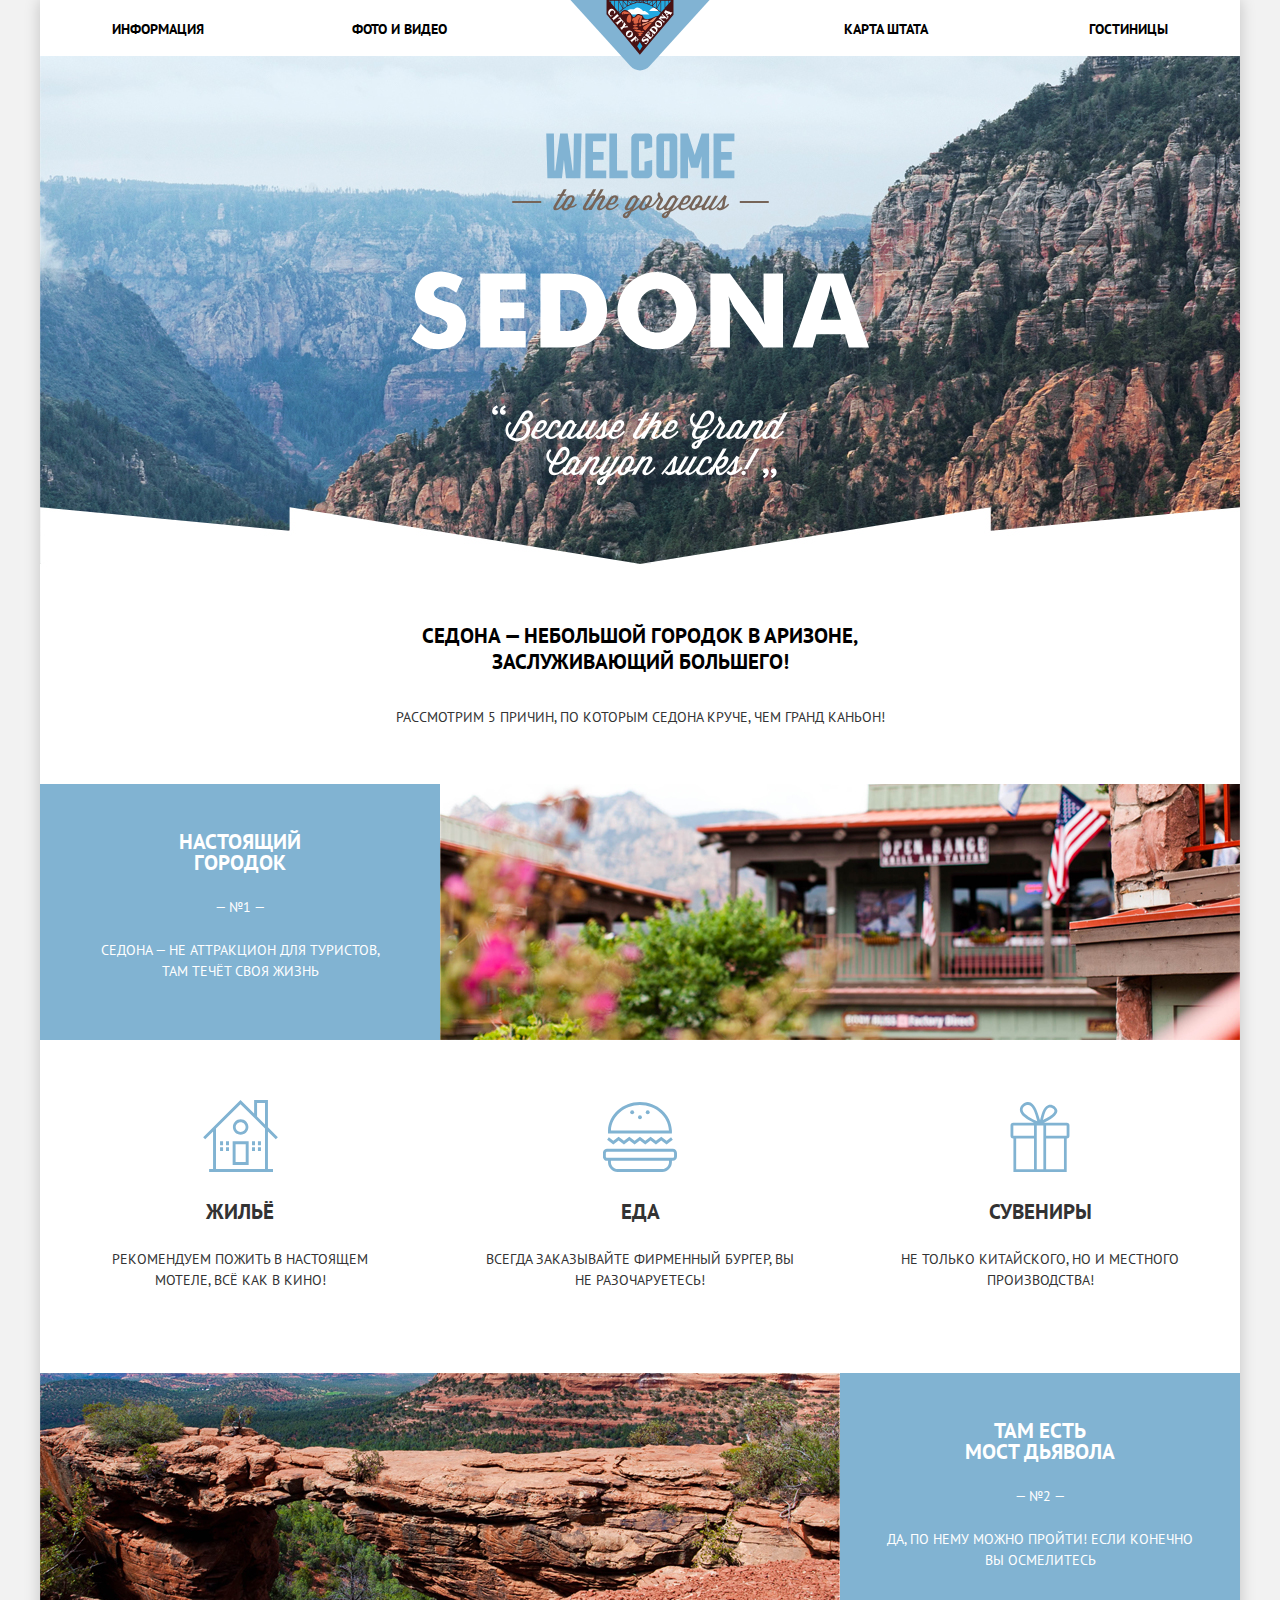
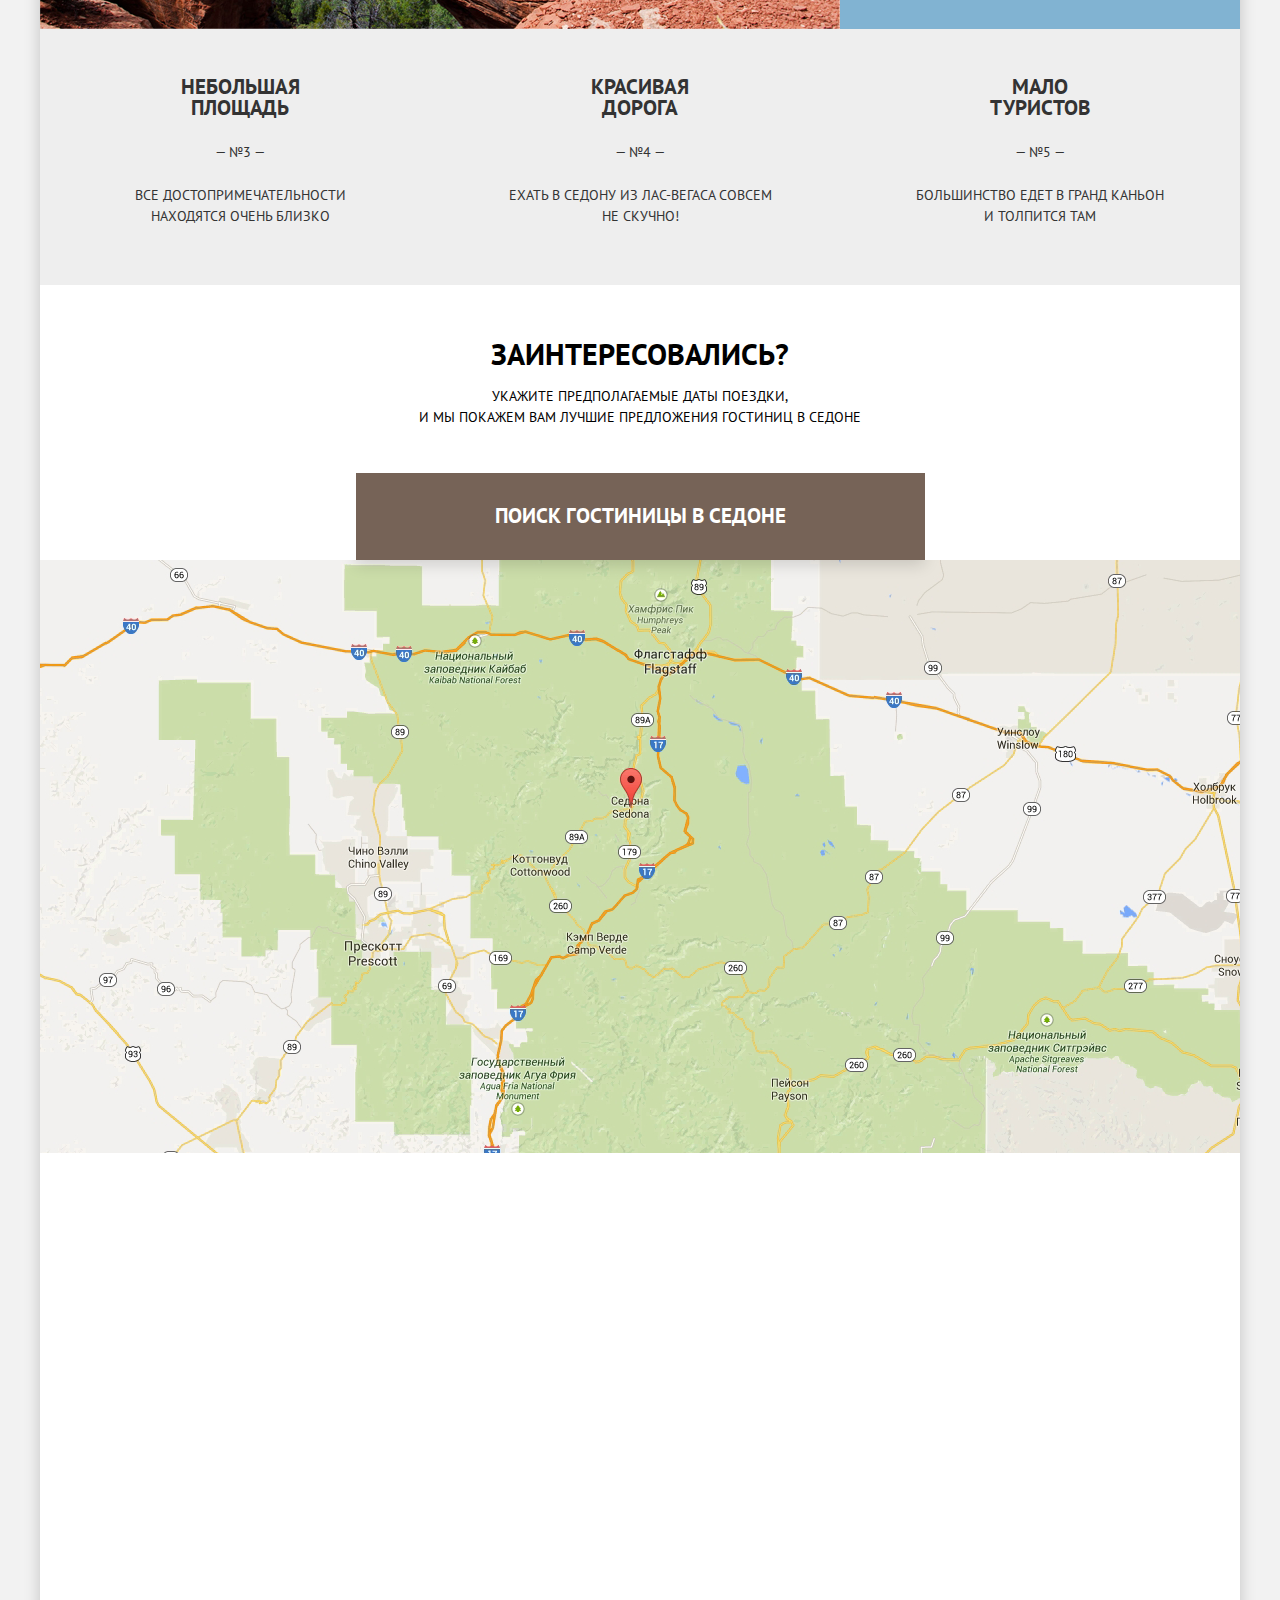
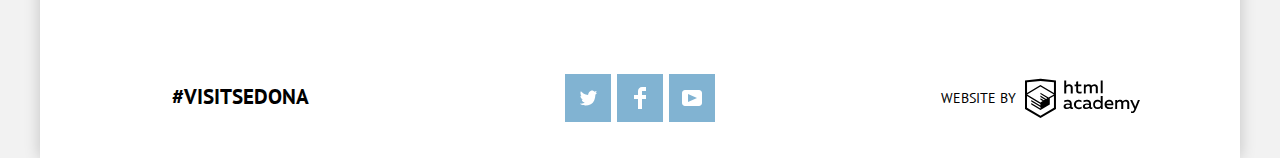
==== commit ed87d7cd: "done" ====
--- a/index.html
+++ b/index.html
@@ -259,5 +259,6 @@
       </p>
     </footer>
     <script src="http://localhost:35729/livereload.js"></script>
+    <script src="js/script.js"></script>
   </body>
 </html>
--- a/css/style-min.css
+++ b/css/style-min.css
@@ -399,6 +399,19 @@
 
 }
 
+.modal-search-hide {
+transform: translateY(-101%);
+}
+
+.modal-search-hide input,
+.modal-search-hide button {
+  display: none;
+}
+
+.modal-search-error {
+  animation: shake 0.6s;
+}
+
 .search-form-item{
   align-items: center;
   width: 100%;
@@ -612,6 +625,7 @@
   margin-top: -16px;
 }
 
+
 .search-form {
   display: flex;
   flex-wrap: wrap;
@@ -639,6 +653,64 @@
 }
 
 
+
+.filter-input-checkbox + label {
+  position: relative;
+
+  margin-left: 40px;
+}
+
+.filter-input-checkbox:hover + label,
+.filter-input-checkbox:focus + label {
+  color: #ffffff;
+
+  border-bottom: 2px solid #ffffff;
+}
+
+.filter-input-checkbox:disabled + label {
+  color: #6a6a6a;
+
+  border: none;
+}
+
+.filter-input-checkbox + label::before {
+  display: block;
+  position: absolute;
+  content: "";
+  left: -40px;
+  top: -1px;
+
+  width: 26px;
+  height: 23px;
+
+  background-image: url("../svg/checkbox-off.svg");
+
+  background-position: 0 0;
+  background-repeat: no-repeat;
+}
+
+.filter-input-checkbox:hover + label::before,
+.filter-input-checkbox:focus + label::before {
+  background-image: url("../svg/checkbox-off.svg")
+}
+
+.filter-input-checkbox:checked + label::before {
+  background-image: url("../svg/checkbox-on.svg")
+}
+
+.filter-input-checkbox:checked:hover + label::before,
+.filter-input-checkbox:checked:focus + label::before {
+  background-image: url("../svg/checkbox-on.svg")
+}
+
+.filter-input-checkbox:disabled + label::before {
+  background-image: url("../svg/checkbox-off-disabled.svg");
+  cursor: auto;
+}
+
+.filter-input-checkbox:disabled:checked + label::before {
+  background-image: url("../svg/checkbox-on-disabled.svg")
+}
 
 .last-column{
   display: flex;
